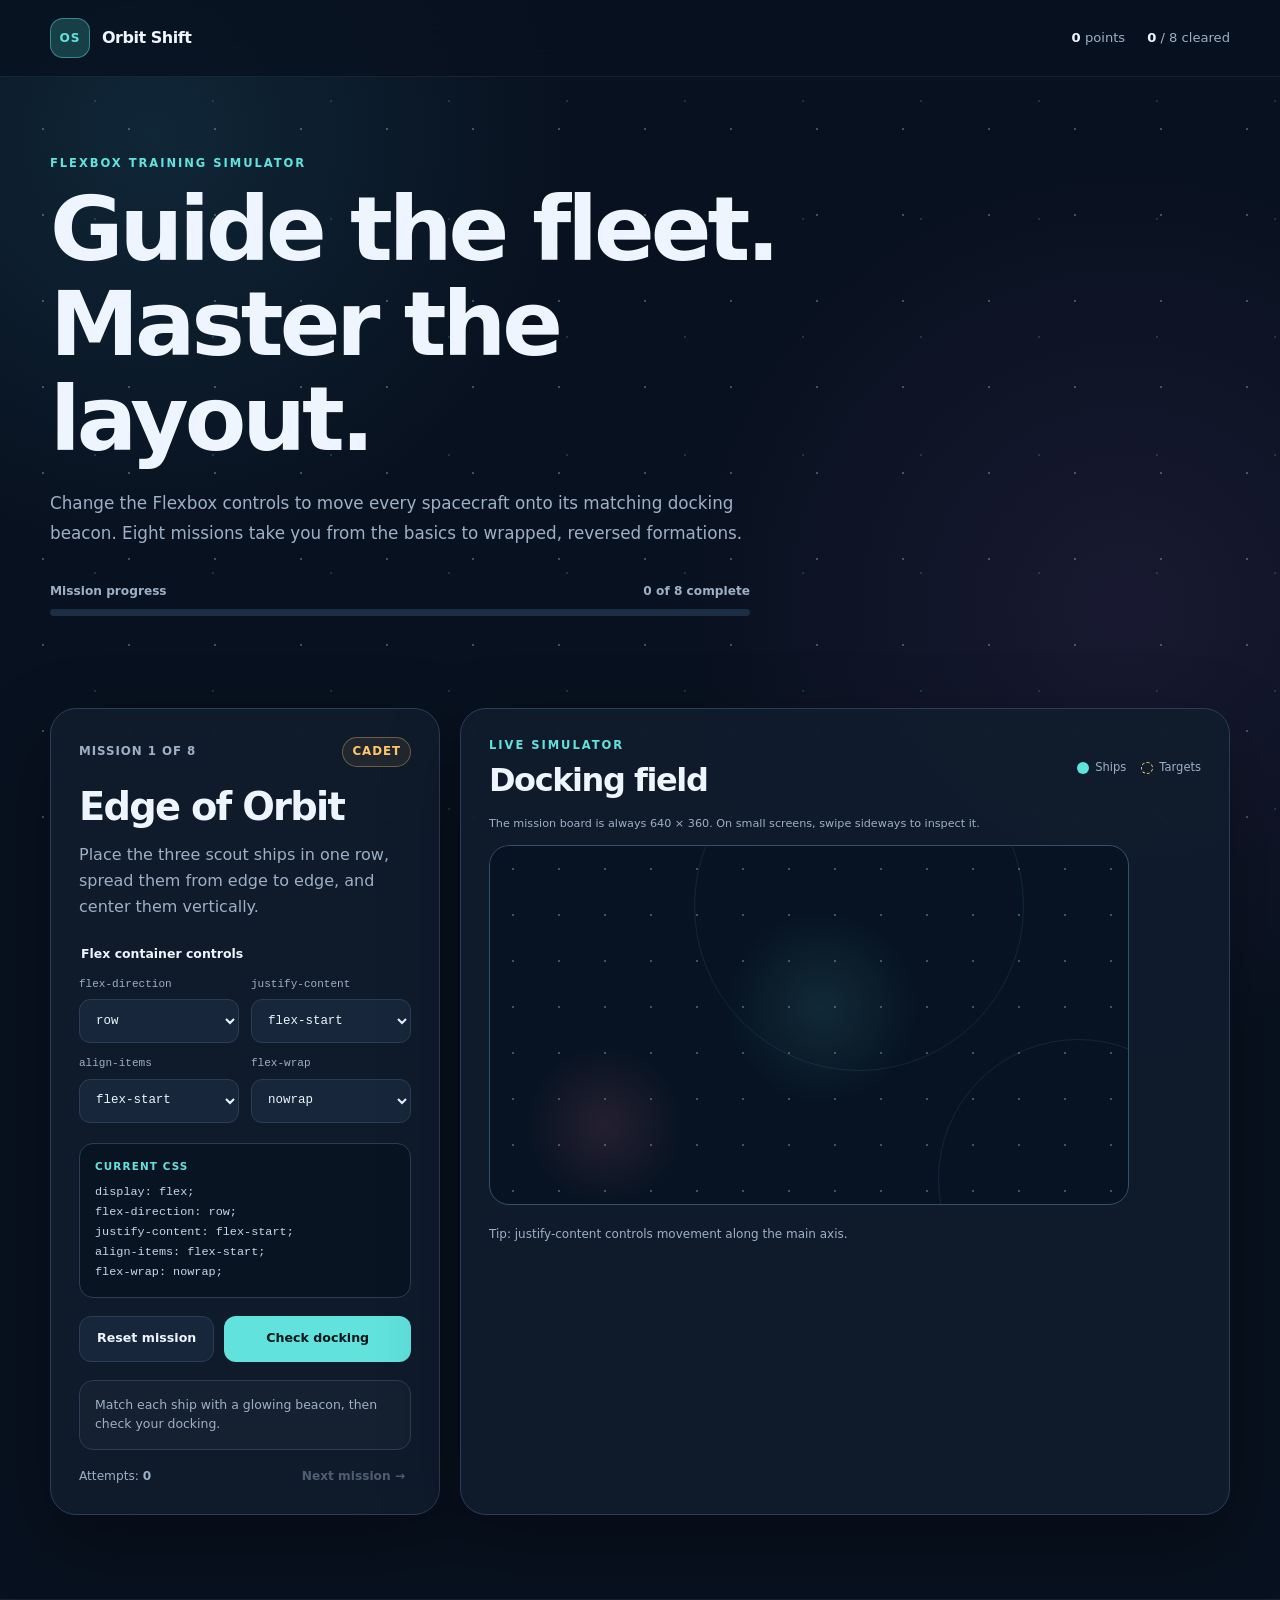
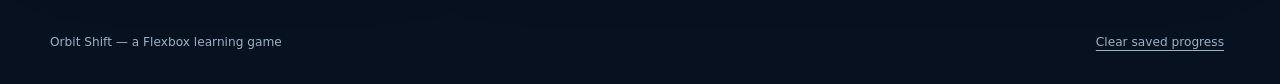
==== index.html @ ae7104b3 "Create responsive game interface" ====
<!DOCTYPE html>
<html lang="en">
  <head>
    <meta charset="utf-8">
    <meta name="viewport" content="width=device-width, initial-scale=1">
    <meta
      name="description"
      content="Orbit Shift is an interactive game for learning Flexbox through eight space missions."
    >
    <title>Orbit Shift | Learn Flexbox</title>
    <link rel="stylesheet" href="styles.css">
  </head>
  <body>
    <header class="site-header">
      <div class="container header-inner">
        <a class="brand" href="#game" aria-label="Orbit Shift home">
          <span class="brand-mark" aria-hidden="true">OS</span>
          <span>Orbit Shift</span>
        </a>

        <div class="header-stats" aria-label="Game summary">
          <span><strong id="headerScore">0</strong> points</span>
          <span><strong id="headerCompleted">0</strong> / 8 cleared</span>
        </div>
      </div>
    </header>

    <main id="game">
      <section class="hero container" aria-labelledby="page-title">
        <p class="eyebrow">Flexbox training simulator</p>
        <h1 id="page-title">Guide the fleet.<br>Master the layout.</h1>
        <p>
          Change the Flexbox controls to move every spacecraft onto its matching docking beacon.
          Eight missions take you from the basics to wrapped, reversed formations.
        </p>

        <div class="progress-block">
          <div class="progress-copy">
            <span>Mission progress</span>
            <span id="progressText">0 of 8 complete</span>
          </div>
          <div
            class="progress-track"
            role="progressbar"
            aria-label="Completed missions"
            aria-valuemin="0"
            aria-valuemax="8"
            aria-valuenow="0"
            id="progressTrack"
          >
            <span id="progressBar"></span>
          </div>
        </div>
      </section>

      <nav class="mission-nav container" aria-label="Mission selector" id="missionNav"></nav>

      <section class="workspace container" aria-label="Flexbox mission workspace">
        <aside class="control-panel" aria-labelledby="missionTitle">
          <div class="mission-meta">
            <span id="missionNumber">Mission 1 of 8</span>
            <span class="difficulty" id="missionDifficulty">Cadet</span>
          </div>

          <h2 id="missionTitle">Edge of Orbit</h2>
          <p class="mission-instruction" id="missionInstruction">
            Place the three scout ships in one row, spread them from edge to edge, and center them vertically.
          </p>

          <form id="controlForm">
            <fieldset>
              <legend>Flex container controls</legend>

              <div class="control-fields">
                <label>
                  <span>flex-direction</span>
                  <select id="flexDirection" name="flex-direction">
                    <option value="row">row</option>
                    <option value="row-reverse">row-reverse</option>
                    <option value="column">column</option>
                    <option value="column-reverse">column-reverse</option>
                  </select>
                </label>

                <label>
                  <span>justify-content</span>
                  <select id="justifyContent" name="justify-content">
                    <option value="flex-start">flex-start</option>
                    <option value="center">center</option>
                    <option value="flex-end">flex-end</option>
                    <option value="space-between">space-between</option>
                    <option value="space-around">space-around</option>
                    <option value="space-evenly">space-evenly</option>
                  </select>
                </label>

                <label>
                  <span>align-items</span>
                  <select id="alignItems" name="align-items">
                    <option value="flex-start">flex-start</option>
                    <option value="center">center</option>
                    <option value="flex-end">flex-end</option>
                    <option value="stretch">stretch</option>
                  </select>
                </label>

                <label>
                  <span>flex-wrap</span>
                  <select id="flexWrap" name="flex-wrap">
                    <option value="nowrap">nowrap</option>
                    <option value="wrap">wrap</option>
                    <option value="wrap-reverse">wrap-reverse</option>
                  </select>
                </label>
              </div>
            </fieldset>

            <div class="code-preview" aria-label="Current CSS declaration">
              <span class="code-label">Current CSS</span>
              <pre><code id="codePreview">display: flex;
flex-direction: row;
justify-content: flex-start;
align-items: flex-start;
flex-wrap: nowrap;</code></pre>
            </div>

            <div class="form-actions">
              <button class="button button-secondary" type="button" id="resetButton">Reset mission</button>
              <button class="button button-primary" type="submit" id="checkButton">Check docking</button>
            </div>
          </form>

          <div class="feedback feedback-neutral" id="feedback" role="status" aria-live="polite">
            Match each ship with a glowing beacon, then check your docking.
          </div>

          <div class="mission-footer">
            <span>Attempts: <strong id="attemptCount">0</strong></span>
            <button class="next-button" type="button" id="nextButton" disabled>
              Next mission <span aria-hidden="true">→</span>
            </button>
          </div>
        </aside>

        <section class="board-panel" aria-labelledby="boardTitle">
          <div class="board-heading">
            <div>
              <p class="eyebrow">Live simulator</p>
              <h2 id="boardTitle">Docking field</h2>
            </div>
            <div class="board-key" aria-label="Board legend">
              <span><i class="key-ship" aria-hidden="true"></i> Ships</span>
              <span><i class="key-dock" aria-hidden="true"></i> Targets</span>
            </div>
          </div>

          <p class="scroll-note">The mission board is always 640 × 360. On small screens, swipe sideways to inspect it.</p>

          <div class="board-scroll" tabindex="0" aria-label="Scrollable game board">
            <div class="playfield" id="playfield">
              <div class="orbit orbit-one" aria-hidden="true"></div>
              <div class="orbit orbit-two" aria-hidden="true"></div>
              <div class="target-layer" id="targetLayer" aria-hidden="true"></div>
              <div class="fleet-layer" id="fleetLayer" aria-label="Spacecraft flex container"></div>
            </div>
          </div>

          <p class="board-tip" id="missionTip">
            Tip: justify-content controls movement along the main axis.
          </p>
        </section>
      </section>

      <section class="completion-panel container" id="completionPanel" hidden aria-labelledby="completionTitle">
        <div class="completion-icon" aria-hidden="true">★</div>
        <div>
          <p class="eyebrow">Flight path complete</p>
          <h2 id="completionTitle">You mastered all eight formations.</h2>
          <p id="completionSummary">Your fleet is docked and the Flexbox route is complete.</p>
        </div>
        <button class="button button-secondary" type="button" id="restartButton">Start a fresh run</button>
      </section>
    </main>

    <footer class="site-footer">
      <div class="container footer-inner">
        <p>Orbit Shift — a Flexbox learning game</p>
        <button type="button" id="clearProgressButton">Clear saved progress</button>
      </div>
    </footer>

    <script src="script.js"></script>
  </body>
</html>
---- styles.css ----
:root {
  color-scheme: dark;
  font-family: Inter, ui-sans-serif, system-ui, -apple-system, BlinkMacSystemFont, "Segoe UI", sans-serif;
  font-synthesis: none;
  line-height: 1.5;
  text-rendering: optimizeLegibility;
  --page: #08111f;
  --surface: #101c2d;
  --surface-raised: #17263a;
  --surface-soft: #1c2e45;
  --text: #eef5ff;
  --muted: #9eb0c6;
  --line: #2a3e57;
  --cyan: #61e2dd;
  --cyan-dark: #163f47;
  --amber: #ffc66b;
  --pink: #ff7597;
  --success: #6be39c;
  --danger: #ff8094;
  --shadow: 0 28px 80px rgba(0, 0, 0, 0.32);
}

* {
  box-sizing: border-box;
}

html {
  scroll-behavior: smooth;
}

body {
  margin: 0;
  min-width: 320px;
  color: var(--text);
  background:
    radial-gradient(circle at 12% 8%, rgba(46, 124, 153, 0.2), transparent 26rem),
    radial-gradient(circle at 88% 36%, rgba(119, 72, 150, 0.15), transparent 28rem),
    var(--page);
}

body::before {
  position: fixed;
  inset: 0;
  z-index: -1;
  opacity: 0.36;
  background-image:
    radial-gradient(circle, rgba(255, 255, 255, 0.7) 0 1px, transparent 1.5px),
    radial-gradient(circle, rgba(97, 226, 221, 0.5) 0 1px, transparent 1.5px);
  background-position: 0 0, 36px 42px;
  background-size: 86px 86px, 118px 118px;
  content: "";
  pointer-events: none;
}

button,
select {
  font: inherit;
}

button,
select,
a {
  -webkit-tap-highlight-color: transparent;
}

button {
  color: inherit;
}

.container {
  width: min(1180px, calc(100% - 40px));
  margin-inline: auto;
}

.site-header {
  border-bottom: 1px solid rgba(255, 255, 255, 0.07);
  background: rgba(8, 17, 31, 0.78);
  backdrop-filter: blur(18px);
}

.header-inner,
.brand,
.header-stats,
.progress-copy,
.mission-nav,
.workspace,
.mission-meta,
.control-fields,
.form-actions,
.mission-footer,
.board-heading,
.board-key,
.completion-panel,
.footer-inner {
  display: flex;
  align-items: center;
}

.header-inner {
  min-height: 76px;
  justify-content: space-between;
  gap: 24px;
}

.brand {
  gap: 12px;
  color: var(--text);
  font-weight: 800;
  letter-spacing: -0.03em;
  text-decoration: none;
}

.brand-mark {
  display: flex;
  width: 40px;
  height: 40px;
  align-items: center;
  justify-content: center;
  border: 1px solid rgba(97, 226, 221, 0.45);
  border-radius: 13px;
  color: var(--cyan);
  background: var(--cyan-dark);
  font-size: 0.76rem;
  letter-spacing: 0.08em;
}

.header-stats {
  gap: 22px;
  color: var(--muted);
  font-size: 0.82rem;
}

.header-stats strong {
  color: var(--text);
}

.hero {
  padding-top: 78px;
  padding-bottom: 44px;
}

.eyebrow {
  margin: 0 0 10px;
  color: var(--cyan);
  font-size: 0.72rem;
  font-weight: 850;
  letter-spacing: 0.17em;
  text-transform: uppercase;
}

h1,
h2,
p {
  margin-top: 0;
}

h1,
h2 {
  letter-spacing: -0.045em;
  line-height: 1.06;
}

h1 {
  max-width: 820px;
  margin-bottom: 22px;
  font-size: clamp(3.1rem, 7vw, 6rem);
}

h2 {
  font-size: clamp(1.75rem, 3vw, 2.65rem);
}

.hero > p:not(.eyebrow) {
  max-width: 700px;
  margin-bottom: 34px;
  color: var(--muted);
  font-size: 1.05rem;
  line-height: 1.75;
}

.progress-block {
  max-width: 700px;
}

.progress-copy {
  justify-content: space-between;
  margin-bottom: 9px;
  color: var(--muted);
  font-size: 0.76rem;
  font-weight: 700;
}

.progress-track {
  height: 7px;
  overflow: hidden;
  border-radius: 999px;
  background: var(--surface-soft);
}

.progress-track span {
  display: block;
  width: 0;
  height: 100%;
  border-radius: inherit;
  background: linear-gradient(90deg, var(--cyan), #84efaa);
  transition: width 320ms ease;
}

.mission-nav {
  gap: 10px;
  padding-top: 18px;
  padding-bottom: 30px;
  overflow-x: auto;
  scrollbar-width: thin;
}

.mission-nav button {
  display: flex;
  width: 44px;
  height: 44px;
  flex: 0 0 44px;
  align-items: center;
  justify-content: center;
  border: 1px solid var(--line);
  border-radius: 14px;
  color: var(--muted);
  background: var(--surface);
  cursor: pointer;
  font-size: 0.82rem;
  font-weight: 800;
  transition: border-color 150ms ease, color 150ms ease, background-color 150ms ease, transform 150ms ease;
}

.mission-nav button:hover:not(:disabled),
.mission-nav button:focus-visible:not(:disabled) {
  border-color: var(--cyan);
  color: var(--cyan);
  transform: translateY(-2px);
}

.mission-nav button.current {
  border-color: var(--cyan);
  color: #07151c;
  background: var(--cyan);
}

.mission-nav button.complete:not(.current) {
  border-color: rgba(107, 227, 156, 0.45);
  color: var(--success);
  background: rgba(107, 227, 156, 0.08);
}

.mission-nav button:disabled {
  opacity: 0.4;
  cursor: not-allowed;
}

.workspace {
  align-items: stretch;
  gap: 20px;
  padding-bottom: 84px;
}

.control-panel,
.board-panel {
  border: 1px solid var(--line);
  border-radius: 26px;
  background: rgba(16, 28, 45, 0.94);
  box-shadow: var(--shadow);
}

.control-panel {
  width: 390px;
  flex: 0 0 390px;
  padding: 28px;
}

.mission-meta {
  justify-content: space-between;
  gap: 16px;
  margin-bottom: 20px;
  color: var(--muted);
  font-size: 0.74rem;
  font-weight: 750;
  text-transform: uppercase;
  letter-spacing: 0.08em;
}

.difficulty {
  padding: 5px 9px;
  border: 1px solid rgba(255, 198, 107, 0.35);
  border-radius: 999px;
  color: var(--amber);
  background: rgba(255, 198, 107, 0.08);
}

.control-panel h2 {
  margin-bottom: 14px;
}

.mission-instruction {
  min-height: 78px;
  margin-bottom: 24px;
  color: var(--muted);
  line-height: 1.65;
}

fieldset {
  margin: 0;
  padding: 0;
  border: 0;
}

legend {
  margin-bottom: 12px;
  font-size: 0.78rem;
  font-weight: 800;
}

.control-fields {
  flex-wrap: wrap;
  gap: 12px;
}

.control-fields label {
  min-width: 145px;
  flex: 1 1 calc(50% - 6px);
}

.control-fields label > span {
  display: block;
  margin-bottom: 7px;
  color: var(--muted);
  font-family: ui-monospace, SFMono-Regular, Menlo, Consolas, monospace;
  font-size: 0.69rem;
}

select {
  width: 100%;
  min-height: 44px;
  padding: 0 34px 0 12px;
  border: 1px solid var(--line);
  border-radius: 11px;
  color: var(--text);
  background: var(--surface-raised);
  cursor: pointer;
  font-family: ui-monospace, SFMono-Regular, Menlo, Consolas, monospace;
  font-size: 0.78rem;
}

select:hover,
select:focus-visible {
  border-color: var(--cyan);
  outline: none;
}

.code-preview {
  margin-top: 20px;
  padding: 15px;
  border: 1px solid var(--line);
  border-radius: 14px;
  background: #091423;
}

.code-label {
  display: block;
  margin-bottom: 8px;
  color: var(--cyan);
  font-size: 0.65rem;
  font-weight: 800;
  text-transform: uppercase;
  letter-spacing: 0.11em;
}

pre {
  margin: 0;
  overflow-x: auto;
}

code {
  color: #c6d7e9;
  font-family: ui-monospace, SFMono-Regular, Menlo, Consolas, monospace;
  font-size: 0.74rem;
  line-height: 1.6;
}

.form-actions {
  gap: 10px;
  margin-top: 18px;
}

.button {
  display: inline-flex;
  min-height: 46px;
  align-items: center;
  justify-content: center;
  padding: 0 17px;
  border: 1px solid transparent;
  border-radius: 12px;
  cursor: pointer;
  font-size: 0.79rem;
  font-weight: 800;
  transition: transform 150ms ease, border-color 150ms ease, background-color 150ms ease;
}

.button:hover,
.button:focus-visible {
  transform: translateY(-2px);
}

.button-primary {
  flex: 1;
  color: #06171c;
  background: var(--cyan);
}

.button-primary:hover,
.button-primary:focus-visible {
  background: #8ff5f0;
}

.button-secondary {
  border-color: var(--line);
  background: var(--surface-raised);
}

.feedback {
  min-height: 70px;
  margin-top: 18px;
  padding: 14px 15px;
  border: 1px solid var(--line);
  border-radius: 14px;
  font-size: 0.78rem;
  line-height: 1.55;
}

.feedback-neutral {
  color: var(--muted);
  background: rgba(255, 255, 255, 0.025);
}

.feedback-success {
  border-color: rgba(107, 227, 156, 0.5);
  color: var(--success);
  background: rgba(107, 227, 156, 0.08);
}

.feedback-error {
  border-color: rgba(255, 128, 148, 0.48);
  color: #ffacb9;
  background: rgba(255, 128, 148, 0.08);
}

.mission-footer {
  justify-content: space-between;
  gap: 16px;
  margin-top: 16px;
  color: var(--muted);
  font-size: 0.76rem;
}

.next-button {
  border: 0;
  color: var(--cyan);
  background: transparent;
  cursor: pointer;
  font-size: 0.76rem;
  font-weight: 800;
}

.next-button:disabled {
  color: var(--muted);
  cursor: not-allowed;
  opacity: 0.45;
}

.board-panel {
  min-width: 0;
  flex: 1 1 auto;
  padding: 28px;
}

.board-heading {
  justify-content: space-between;
  gap: 24px;
}

.board-heading h2 {
  margin-bottom: 0;
  font-size: 2rem;
}

.board-key {
  gap: 15px;
  color: var(--muted);
  font-size: 0.72rem;
}

.board-key span {
  display: flex;
  align-items: center;
  gap: 6px;
}

.key-ship,
.key-dock {
  display: inline-block;
  width: 12px;
  height: 12px;
  border-radius: 50%;
}

.key-ship {
  background: var(--cyan);
}

.key-dock {
  border: 1px dashed var(--amber);
}

.scroll-note {
  margin: 18px 0 12px;
  color: var(--muted);
  font-size: 0.7rem;
}

.board-scroll {
  max-width: 100%;
  overflow-x: auto;
  padding-bottom: 5px;
  border-radius: 20px;
  scrollbar-color: var(--cyan-dark) transparent;
}

.board-scroll:focus-visible {
  outline: 3px solid rgba(97, 226, 221, 0.35);
  outline-offset: 4px;
}

.playfield {
  position: relative;
  width: 640px;
  height: 360px;
  flex: 0 0 640px;
  overflow: hidden;
  border: 1px solid #34506a;
  border-radius: 20px;
  background:
    radial-gradient(circle at 52% 45%, rgba(97, 226, 221, 0.11), transparent 6rem),
    radial-gradient(circle at 18% 78%, rgba(255, 117, 151, 0.12), transparent 5rem),
    #071322;
}

.playfield::before {
  position: absolute;
  inset: 0;
  opacity: 0.34;
  background-image: radial-gradient(circle, rgba(255, 255, 255, 0.75) 0 1px, transparent 1.5px);
  background-size: 46px 46px;
  content: "";
}

.orbit {
  position: absolute;
  border: 1px solid rgba(97, 226, 221, 0.1);
  border-radius: 50%;
  pointer-events: none;
}

.orbit-one {
  top: -105px;
  right: 104px;
  width: 330px;
  height: 330px;
}

.orbit-two {
  right: -90px;
  bottom: -115px;
  width: 280px;
  height: 280px;
}

.target-layer,
.fleet-layer {
  position: absolute;
  inset: 20px;
  display: flex;
  align-content: space-around;
}

.target-layer {
  z-index: 1;
  pointer-events: none;
}

.fleet-layer {
  z-index: 2;
  transition: opacity 150ms ease;
}

.dock,
.ship {
  display: flex;
  width: var(--unit-width, 72px);
  height: var(--unit-height, 64px);
  flex: 0 0 var(--unit-width, 72px);
  align-items: center;
  justify-content: center;
  border-radius: 18px;
}

.dock {
  border: 1px dashed rgba(255, 198, 107, 0.75);
  color: rgba(255, 198, 107, 0.78);
  background: rgba(255, 198, 107, 0.055);
  box-shadow: inset 0 0 22px rgba(255, 198, 107, 0.06);
  font-size: 0.7rem;
  font-weight: 850;
}

.ship {
  border: 1px solid rgba(97, 226, 221, 0.5);
  color: #07151c;
  background: linear-gradient(145deg, #9df8f2, #4cc9d5);
  box-shadow: 0 11px 28px rgba(30, 177, 190, 0.25);
  font-size: 1.65rem;
  transform: translateZ(0);
  transition: box-shadow 200ms ease, filter 200ms ease;
}

.ship:nth-child(2n) {
  border-color: rgba(255, 117, 151, 0.55);
  background: linear-gradient(145deg, #ffb0c2, #fa7196);
  box-shadow: 0 11px 28px rgba(250, 113, 150, 0.2);
}

.ship:nth-child(3n) {
  border-color: rgba(255, 198, 107, 0.55);
  background: linear-gradient(145deg, #ffe3a6, #f8b955);
  box-shadow: 0 11px 28px rgba(248, 185, 85, 0.2);
}

.playfield.is-success .ship {
  animation: docked 650ms ease both;
  filter: saturate(1.15) brightness(1.06);
}

.playfield.is-error .fleet-layer {
  animation: shake 360ms ease;
}

.board-tip {
  margin: 15px 0 0;
  color: var(--muted);
  font-size: 0.75rem;
}

.completion-panel {
  justify-content: space-between;
  gap: 28px;
  margin-bottom: 84px;
  padding: 34px;
  border: 1px solid rgba(107, 227, 156, 0.45);
  border-radius: 24px;
  background: rgba(107, 227, 156, 0.08);
}

.completion-panel[hidden] {
  display: none;
}

.completion-icon {
  display: flex;
  width: 70px;
  height: 70px;
  flex: 0 0 70px;
  align-items: center;
  justify-content: center;
  border-radius: 22px;
  color: #082016;
  background: var(--success);
  font-size: 2rem;
}

.completion-panel > div:nth-child(2) {
  flex: 1;
}

.completion-panel h2 {
  margin-bottom: 10px;
}

.completion-panel p:last-child {
  margin-bottom: 0;
  color: var(--muted);
}

.site-footer {
  border-top: 1px solid rgba(255, 255, 255, 0.07);
}

.footer-inner {
  min-height: 84px;
  justify-content: space-between;
  gap: 24px;
  color: var(--muted);
  font-size: 0.76rem;
}

.footer-inner p {
  margin: 0;
}

.footer-inner button {
  border: 0;
  color: var(--muted);
  background: transparent;
  cursor: pointer;
  font-size: inherit;
  text-decoration: underline;
  text-underline-offset: 4px;
}

@keyframes docked {
  0% { transform: scale(1); }
  45% { transform: scale(1.12) rotate(3deg); }
  100% { transform: scale(1); }
}

@keyframes shake {
  0%, 100% { transform: translateX(0); }
  25% { transform: translateX(-7px); }
  50% { transform: translateX(7px); }
  75% { transform: translateX(-4px); }
}

@media (max-width: 1020px) {
  .workspace {
    align-items: stretch;
    flex-direction: column;
  }

  .control-panel {
    width: 100%;
    flex-basis: auto;
  }

  .mission-instruction {
    min-height: 0;
  }

  .control-fields label {
    min-width: 190px;
  }
}

@media (max-width: 640px) {
  .container {
    width: min(100% - 26px, 1180px);
  }

  .header-inner {
    min-height: 68px;
  }

  .brand > span:last-child,
  .header-stats span:last-child {
    display: none;
  }

  .hero {
    padding-top: 54px;
  }

  h1 {
    font-size: clamp(2.8rem, 14vw, 4.3rem);
  }

  .mission-nav {
    padding-bottom: 24px;
  }

  .control-panel,
  .board-panel {
    padding: 20px;
    border-radius: 20px;
  }

  .control-fields {
    flex-direction: column;
  }

  .control-fields label {
    min-width: 0;
    flex-basis: auto;
  }

  .form-actions,
  .board-heading,
  .completion-panel {
    align-items: stretch;
    flex-direction: column;
  }

  .button {
    width: 100%;
  }

  .board-key {
    align-self: flex-start;
  }

  .completion-icon {
    width: 54px;
    height: 54px;
    flex-basis: 54px;
  }

  .footer-inner {
    align-items: flex-start;
    flex-direction: column;
    justify-content: center;
    gap: 8px;
  }
}

@media (prefers-reduced-motion: reduce) {
  html {
    scroll-behavior: auto;
  }

  *,
  *::before,
  *::after {
    scroll-behavior: auto !important;
    animation-duration: 0.01ms !important;
    animation-iteration-count: 1 !important;
    transition-duration: 0.01ms !important;
  }
}
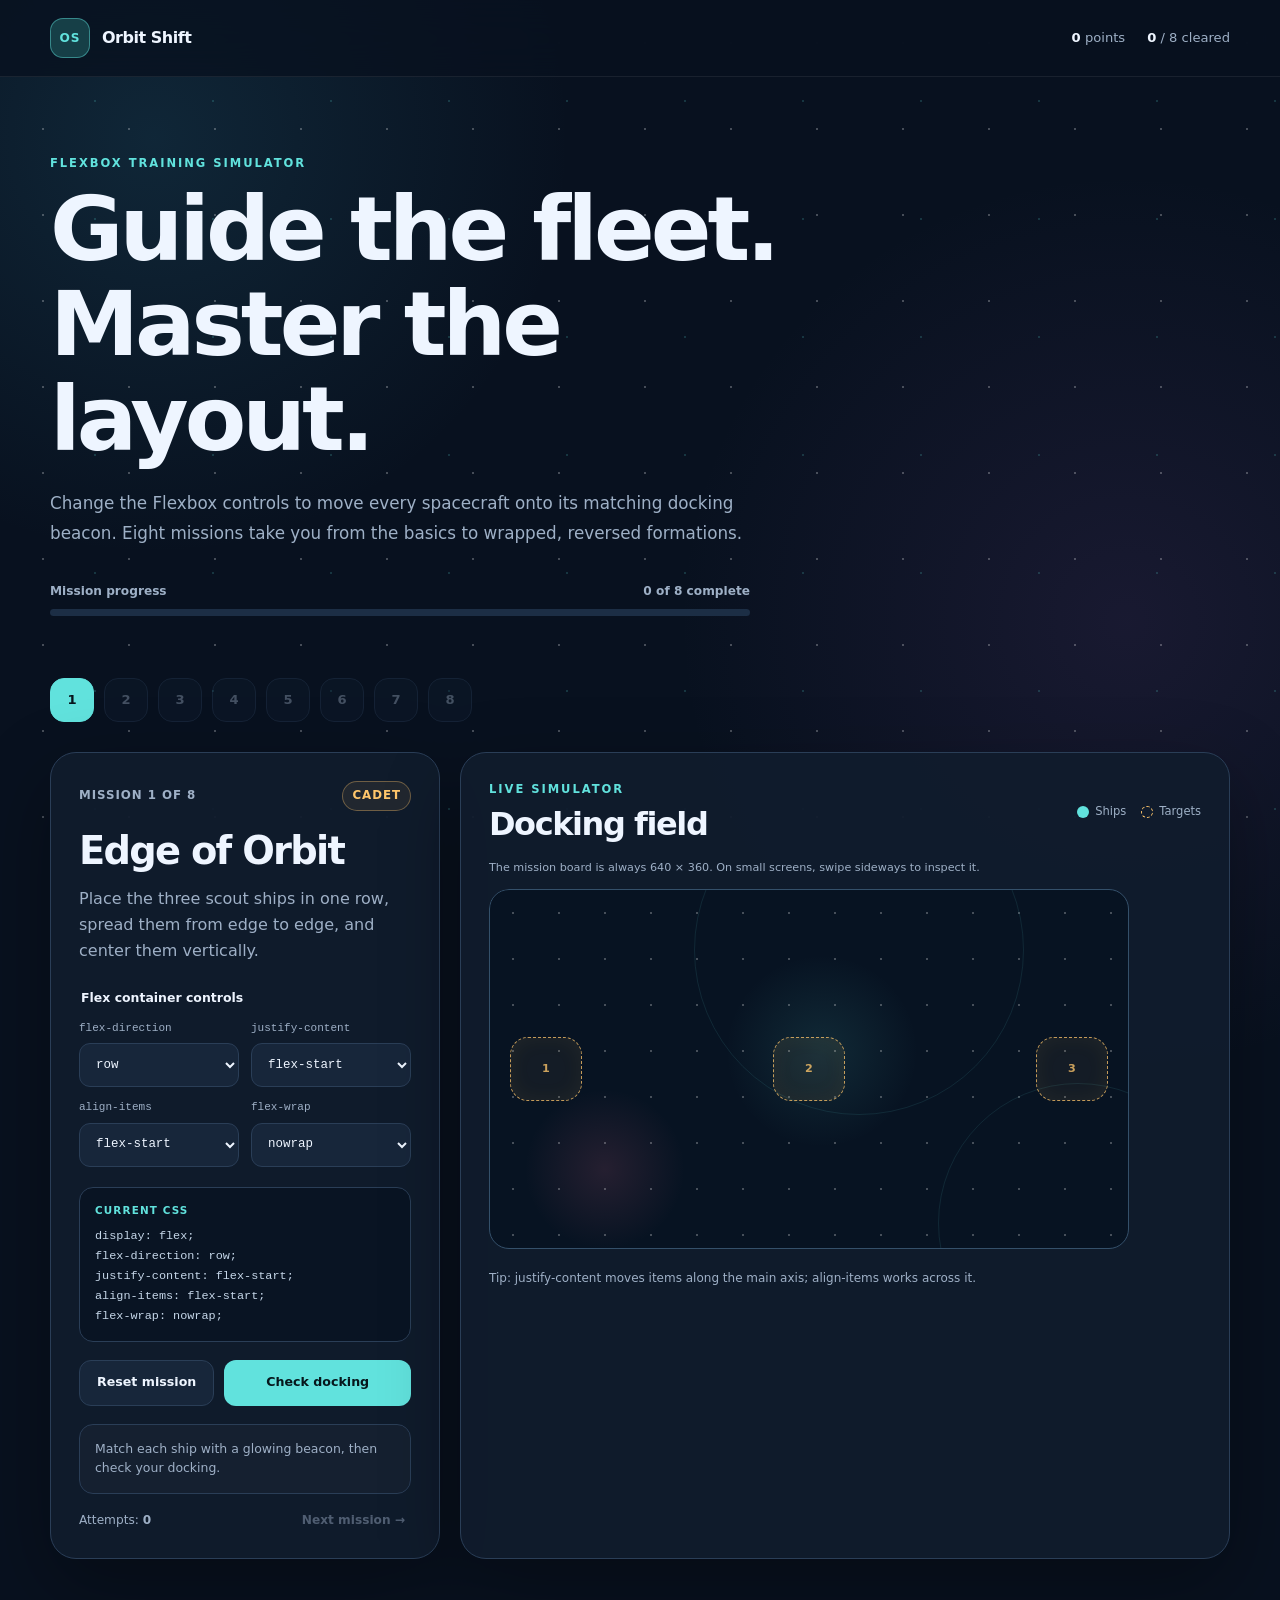
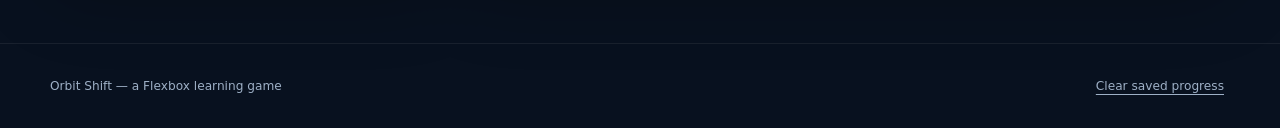
==== commit b540078d: "Polish game semantics and feedback" ====
--- a/index.html
+++ b/index.html
@@ -18,7 +18,7 @@
           <span>Orbit Shift</span>
         </a>
 
-        <div class="header-stats" aria-label="Game summary">
+        <div class="header-stats" role="group" aria-label="Game summary">
           <span><strong id="headerScore">0</strong> points</span>
           <span><strong id="headerCompleted">0</strong> / 8 cleared</span>
         </div>
@@ -39,17 +39,9 @@
             <span>Mission progress</span>
             <span id="progressText">0 of 8 complete</span>
           </div>
-          <div
-            class="progress-track"
-            role="progressbar"
-            aria-label="Completed missions"
-            aria-valuemin="0"
-            aria-valuemax="8"
-            aria-valuenow="0"
-            id="progressTrack"
-          >
-            <span id="progressBar"></span>
-          </div>
+          <progress class="progress-track" aria-label="Completed missions" id="progressTrack" max="8" value="0">
+            0 of 8 complete
+          </progress>
         </div>
       </section>
 
@@ -115,14 +107,14 @@
               </div>
             </fieldset>
 
-            <div class="code-preview" aria-label="Current CSS declaration">
+            <section class="code-preview" aria-label="Current CSS declaration">
               <span class="code-label">Current CSS</span>
               <pre><code id="codePreview">display: flex;
 flex-direction: row;
 justify-content: flex-start;
 align-items: flex-start;
 flex-wrap: nowrap;</code></pre>
-            </div>
+            </section>
 
             <div class="form-actions">
               <button class="button button-secondary" type="button" id="resetButton">Reset mission</button>
@@ -148,7 +140,7 @@
               <p class="eyebrow">Live simulator</p>
               <h2 id="boardTitle">Docking field</h2>
             </div>
-            <div class="board-key" aria-label="Board legend">
+            <div class="board-key" role="group" aria-label="Board legend">
               <span><i class="key-ship" aria-hidden="true"></i> Ships</span>
               <span><i class="key-dock" aria-hidden="true"></i> Targets</span>
             </div>
@@ -161,7 +153,7 @@
               <div class="orbit orbit-one" aria-hidden="true"></div>
               <div class="orbit orbit-two" aria-hidden="true"></div>
               <div class="target-layer" id="targetLayer" aria-hidden="true"></div>
-              <div class="fleet-layer" id="fleetLayer" aria-label="Spacecraft flex container"></div>
+              <ul class="fleet-layer" id="fleetLayer" aria-label="Spacecraft flex container"></ul>
             </div>
           </div>
 
--- a/styles.css
+++ b/styles.css
@@ -191,19 +191,30 @@
 }
 
 .progress-track {
+  display: block;
+  width: 100%;
   height: 7px;
   overflow: hidden;
+  border: 0;
   border-radius: 999px;
+  appearance: none;
   background: var(--surface-soft);
 }
 
-.progress-track span {
-  display: block;
-  width: 0;
-  height: 100%;
+.progress-track::-webkit-progress-bar {
+  border-radius: inherit;
+  background: var(--surface-soft);
+}
+
+.progress-track::-webkit-progress-value {
   border-radius: inherit;
   background: linear-gradient(90deg, var(--cyan), #84efaa);
   transition: width 320ms ease;
+}
+
+.progress-track::-moz-progress-bar {
+  border-radius: inherit;
+  background: linear-gradient(90deg, var(--cyan), #84efaa);
 }
 
 .mission-nav {
@@ -596,6 +607,9 @@
 
 .fleet-layer {
   z-index: 2;
+  margin: 0;
+  padding: 0;
+  list-style: none;
   transition: opacity 150ms ease;
 }
 
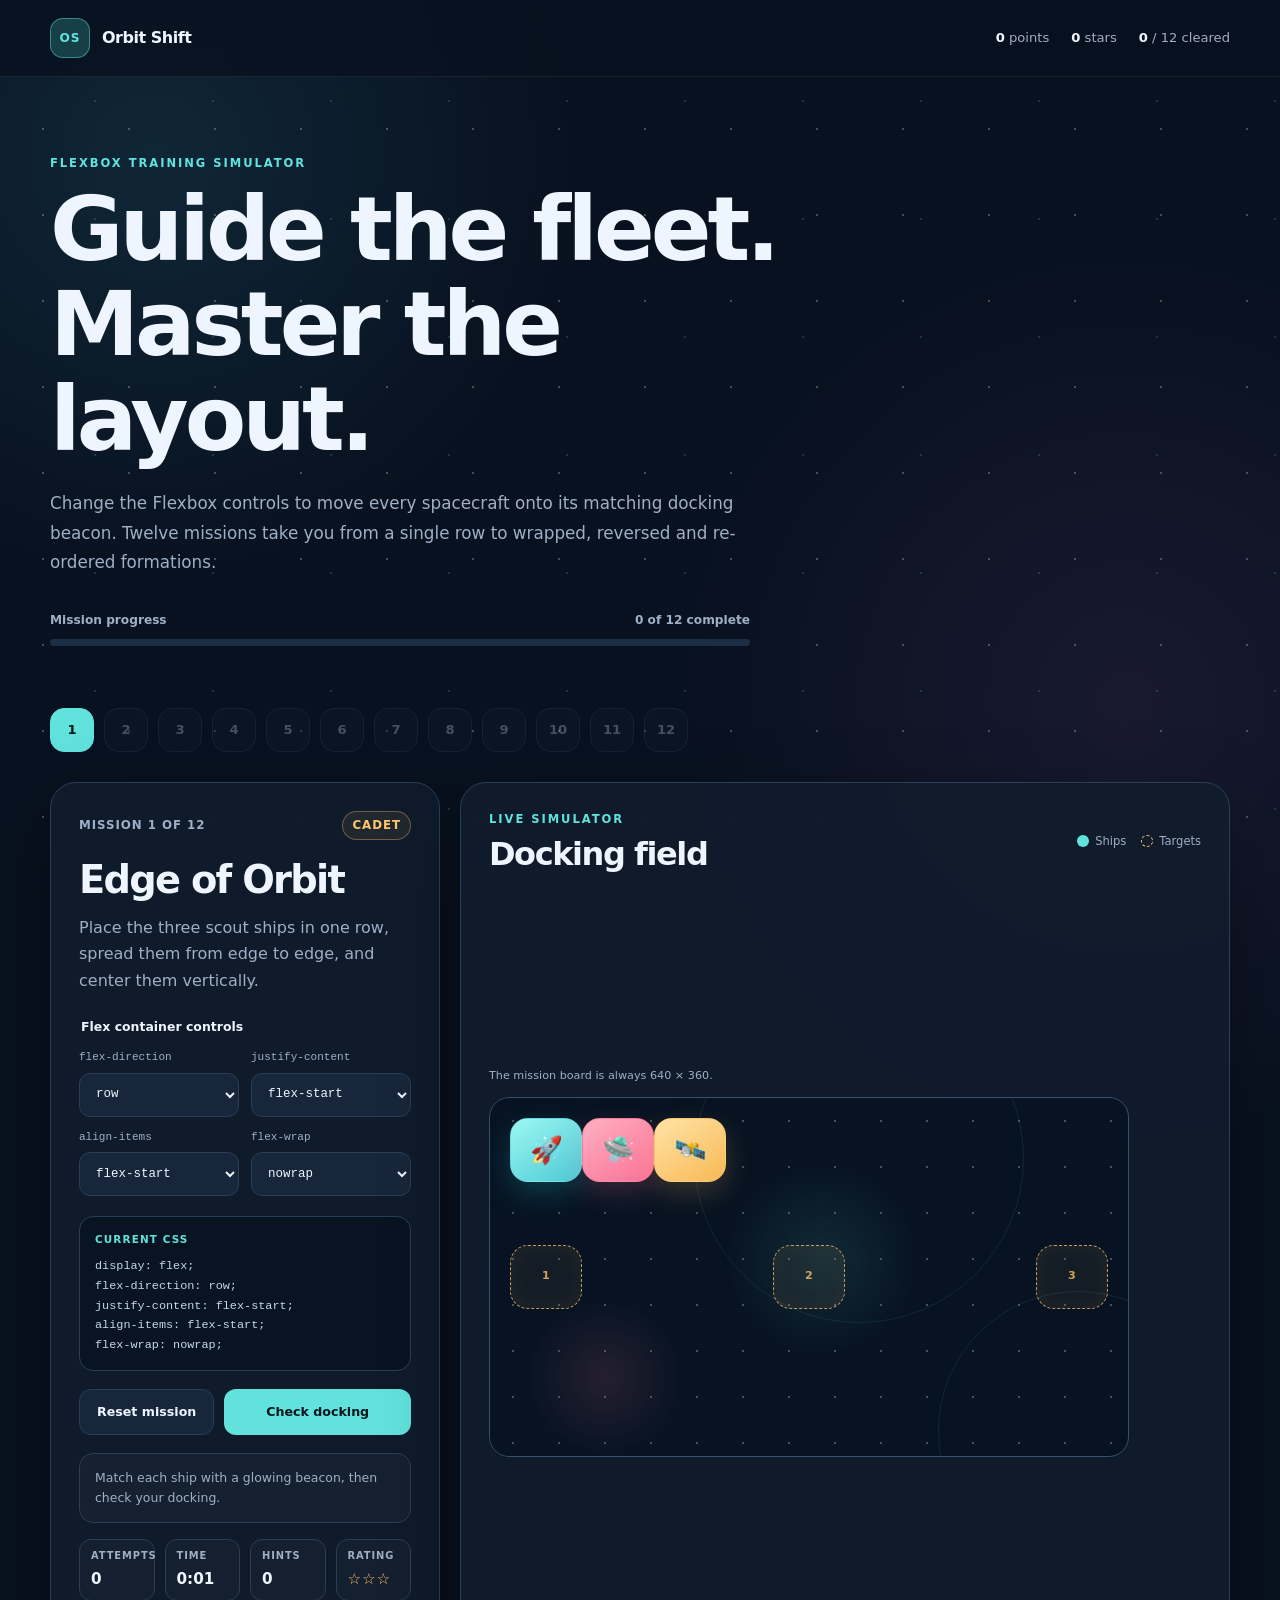
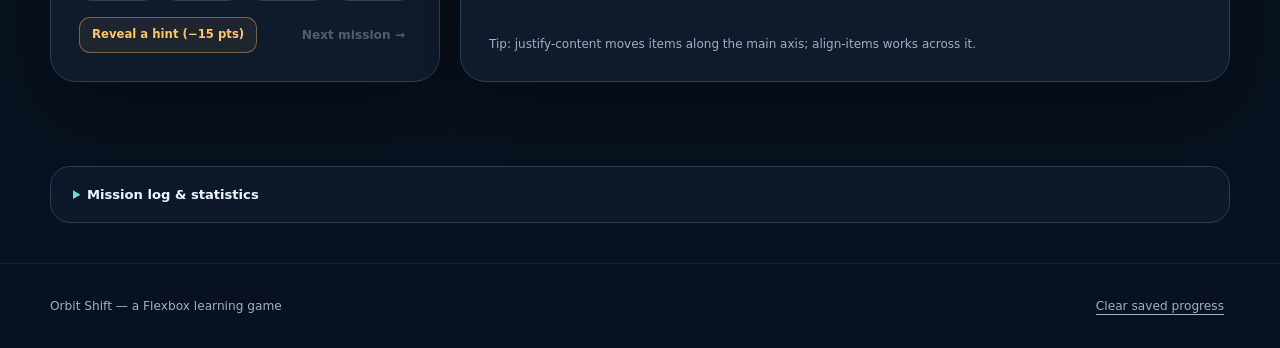
==== commit 9c6e778b: "Add geometric validation, per-mission control sets, stats and hints Validation no longer compares th" ====
--- a/index.html
+++ b/index.html
@@ -5,7 +5,7 @@
     <meta name="viewport" content="width=device-width, initial-scale=1">
     <meta
       name="description"
-      content="Orbit Shift is an interactive game for learning Flexbox through eight space missions."
+      content="Orbit Shift is an interactive game for learning Flexbox through twelve space missions."
     >
     <title>Orbit Shift | Learn Flexbox</title>
     <link rel="stylesheet" href="styles.css">
@@ -20,7 +20,8 @@
 
         <div class="header-stats" role="group" aria-label="Game summary">
           <span><strong id="headerScore">0</strong> points</span>
-          <span><strong id="headerCompleted">0</strong> / 8 cleared</span>
+          <span><strong id="headerStars">0</strong> stars</span>
+          <span><strong id="headerCompleted">0</strong> / <span id="headerTotal">12</span> cleared</span>
         </div>
       </div>
     </header>
@@ -31,16 +32,16 @@
         <h1 id="page-title">Guide the fleet.<br>Master the layout.</h1>
         <p>
           Change the Flexbox controls to move every spacecraft onto its matching docking beacon.
-          Eight missions take you from the basics to wrapped, reversed formations.
+          Twelve missions take you from a single row to wrapped, reversed and re-ordered formations.
         </p>
 
         <div class="progress-block">
           <div class="progress-copy">
             <span>Mission progress</span>
-            <span id="progressText">0 of 8 complete</span>
+            <span id="progressText">0 of 12 complete</span>
           </div>
-          <progress class="progress-track" aria-label="Completed missions" id="progressTrack" max="8" value="0">
-            0 of 8 complete
+          <progress class="progress-track" aria-label="Completed missions" id="progressTrack" max="12" value="0">
+            0 of 12 complete
           </progress>
         </div>
       </section>
@@ -50,7 +51,7 @@
       <section class="workspace container" aria-label="Flexbox mission workspace">
         <aside class="control-panel" aria-labelledby="missionTitle">
           <div class="mission-meta">
-            <span id="missionNumber">Mission 1 of 8</span>
+            <span id="missionNumber">Mission 1 of 12</span>
             <span class="difficulty" id="missionDifficulty">Cadet</span>
           </div>
 
@@ -62,58 +63,17 @@
           <form id="controlForm">
             <fieldset>
               <legend>Flex container controls</legend>
+              <div class="control-fields" id="containerControls"></div>
+            </fieldset>
 
-              <div class="control-fields">
-                <label>
-                  <span>flex-direction</span>
-                  <select id="flexDirection" name="flex-direction">
-                    <option value="row">row</option>
-                    <option value="row-reverse">row-reverse</option>
-                    <option value="column">column</option>
-                    <option value="column-reverse">column-reverse</option>
-                  </select>
-                </label>
-
-                <label>
-                  <span>justify-content</span>
-                  <select id="justifyContent" name="justify-content">
-                    <option value="flex-start">flex-start</option>
-                    <option value="center">center</option>
-                    <option value="flex-end">flex-end</option>
-                    <option value="space-between">space-between</option>
-                    <option value="space-around">space-around</option>
-                    <option value="space-evenly">space-evenly</option>
-                  </select>
-                </label>
-
-                <label>
-                  <span>align-items</span>
-                  <select id="alignItems" name="align-items">
-                    <option value="flex-start">flex-start</option>
-                    <option value="center">center</option>
-                    <option value="flex-end">flex-end</option>
-                    <option value="stretch">stretch</option>
-                  </select>
-                </label>
-
-                <label>
-                  <span>flex-wrap</span>
-                  <select id="flexWrap" name="flex-wrap">
-                    <option value="nowrap">nowrap</option>
-                    <option value="wrap">wrap</option>
-                    <option value="wrap-reverse">wrap-reverse</option>
-                  </select>
-                </label>
-              </div>
+            <fieldset id="itemFieldset" hidden>
+              <legend>Individual ship controls</legend>
+              <div class="control-fields control-fields-items" id="itemControls"></div>
             </fieldset>
 
             <section class="code-preview" aria-label="Current CSS declaration">
               <span class="code-label">Current CSS</span>
-              <pre><code id="codePreview">display: flex;
-flex-direction: row;
-justify-content: flex-start;
-align-items: flex-start;
-flex-wrap: nowrap;</code></pre>
+              <pre><code id="codePreview"></code></pre>
             </section>
 
             <div class="form-actions">
@@ -126,8 +86,27 @@
             Match each ship with a glowing beacon, then check your docking.
           </div>
 
+          <dl class="mission-stats" aria-label="Mission statistics">
+            <div>
+              <dt>Attempts</dt>
+              <dd id="attemptCount">0</dd>
+            </div>
+            <div>
+              <dt>Time</dt>
+              <dd id="missionTimer">0:00</dd>
+            </div>
+            <div>
+              <dt>Hints</dt>
+              <dd id="hintCount">0</dd>
+            </div>
+            <div>
+              <dt>Rating</dt>
+              <dd class="stars" id="missionStars">☆☆☆</dd>
+            </div>
+          </dl>
+
           <div class="mission-footer">
-            <span>Attempts: <strong id="attemptCount">0</strong></span>
+            <button class="ghost-button" type="button" id="hintButton">Reveal a hint (−15 pts)</button>
             <button class="next-button" type="button" id="nextButton" disabled>
               Next mission <span aria-hidden="true">→</span>
             </button>
@@ -146,14 +125,16 @@
             </div>
           </div>
 
-          <p class="scroll-note">The mission board is always 640 × 360. On small screens, swipe sideways to inspect it.</p>
+          <p class="scroll-note" id="scaleNote">The mission board is always 640 × 360.</p>
 
-          <div class="board-scroll" tabindex="0" aria-label="Scrollable game board">
-            <div class="playfield" id="playfield">
-              <div class="orbit orbit-one" aria-hidden="true"></div>
-              <div class="orbit orbit-two" aria-hidden="true"></div>
-              <div class="target-layer" id="targetLayer" aria-hidden="true"></div>
-              <ul class="fleet-layer" id="fleetLayer" aria-label="Spacecraft flex container"></ul>
+          <div class="board-scroll" tabindex="0" aria-label="Game board">
+            <div class="board-stage" id="boardStage">
+              <div class="playfield" id="playfield">
+                <div class="orbit orbit-one" aria-hidden="true"></div>
+                <div class="orbit orbit-two" aria-hidden="true"></div>
+                <div class="target-layer" id="targetLayer" aria-hidden="true"></div>
+                <ul class="fleet-layer" id="fleetLayer" aria-label="Spacecraft flex container"></ul>
+              </div>
             </div>
           </div>
 
@@ -163,11 +144,43 @@
         </section>
       </section>
 
+      <details class="mission-log container" id="missionLog">
+        <summary>Mission log &amp; statistics</summary>
+        <div class="table-scroll">
+          <table>
+            <caption class="visually-hidden">Attempts, time, hints, rating and score for every mission</caption>
+            <thead>
+              <tr>
+                <th scope="col">#</th>
+                <th scope="col">Mission</th>
+                <th scope="col">Status</th>
+                <th scope="col">Attempts</th>
+                <th scope="col">Time</th>
+                <th scope="col">Hints</th>
+                <th scope="col">Rating</th>
+                <th scope="col">Score</th>
+              </tr>
+            </thead>
+            <tbody id="missionLogBody"></tbody>
+            <tfoot>
+              <tr>
+                <th scope="row" colspan="3">Total</th>
+                <td id="totalAttempts">0</td>
+                <td id="totalTime">0:00</td>
+                <td id="totalHints">0</td>
+                <td id="totalStars">0</td>
+                <td id="totalScore">0</td>
+              </tr>
+            </tfoot>
+          </table>
+        </div>
+      </details>
+
       <section class="completion-panel container" id="completionPanel" hidden aria-labelledby="completionTitle">
         <div class="completion-icon" aria-hidden="true">★</div>
         <div>
           <p class="eyebrow">Flight path complete</p>
-          <h2 id="completionTitle">You mastered all eight formations.</h2>
+          <h2 id="completionTitle">You mastered every formation.</h2>
           <p id="completionSummary">Your fleet is docked and the Flexbox route is complete.</p>
         </div>
         <button class="button button-secondary" type="button" id="restartButton">Start a fresh run</button>
--- a/styles.css
+++ b/styles.css
@@ -486,9 +486,20 @@
 }
 
 .board-panel {
+  display: flex;
   min-width: 0;
   flex: 1 1 auto;
+  flex-direction: column;
+  justify-content: center;
   padding: 28px;
+}
+
+.board-panel > .board-heading {
+  margin-bottom: auto;
+}
+
+.board-panel > .board-tip {
+  margin-top: auto;
 }
 
 .board-heading {
@@ -538,9 +549,15 @@
 .board-scroll {
   max-width: 100%;
   overflow-x: auto;
-  padding-bottom: 5px;
   border-radius: 20px;
   scrollbar-color: var(--cyan-dark) transparent;
+}
+
+/* The stage keeps the scaled board's footprint in the document flow, so the
+   panel below it never overlaps the playfield. */
+.board-stage {
+  width: 100%;
+  height: 360px;
 }
 
 .board-scroll:focus-visible {
@@ -552,8 +569,9 @@
   position: relative;
   width: 640px;
   height: 360px;
-  flex: 0 0 640px;
   overflow: hidden;
+  transform: scale(var(--board-scale, 1));
+  transform-origin: top left;
   border: 1px solid #34506a;
   border-radius: 20px;
   background:
@@ -597,7 +615,6 @@
   position: absolute;
   inset: 20px;
   display: flex;
-  align-content: space-around;
 }
 
 .target-layer {
@@ -736,6 +753,161 @@
   text-underline-offset: 4px;
 }
 
+.visually-hidden {
+  position: absolute;
+  width: 1px;
+  height: 1px;
+  overflow: hidden;
+  clip-path: inset(50%);
+  white-space: nowrap;
+}
+
+#itemFieldset {
+  margin-top: 18px;
+}
+
+.control-fields-items label {
+  flex-basis: 100%;
+}
+
+.control-fields-items label > span {
+  text-transform: none;
+  letter-spacing: 0;
+}
+
+.feedback-hint {
+  border-color: rgba(255, 198, 107, 0.5);
+  color: var(--amber);
+  background: rgba(255, 198, 107, 0.08);
+}
+
+.mission-stats {
+  display: flex;
+  flex-wrap: wrap;
+  gap: 10px;
+  margin: 16px 0 0;
+}
+
+.mission-stats > div {
+  min-width: 68px;
+  flex: 1 1 0;
+  padding: 9px 11px;
+  border: 1px solid var(--line);
+  border-radius: 12px;
+  background: rgba(255, 255, 255, 0.02);
+}
+
+.mission-stats dt {
+  color: var(--muted);
+  font-size: 0.62rem;
+  font-weight: 800;
+  letter-spacing: 0.09em;
+  text-transform: uppercase;
+}
+
+.mission-stats dd {
+  margin: 4px 0 0;
+  font-size: 0.95rem;
+  font-weight: 800;
+  font-variant-numeric: tabular-nums;
+}
+
+.stars {
+  color: var(--amber);
+  letter-spacing: 0.06em;
+}
+
+.ghost-button {
+  padding: 8px 12px;
+  border: 1px solid rgba(255, 198, 107, 0.4);
+  border-radius: 11px;
+  color: var(--amber);
+  background: rgba(255, 198, 107, 0.06);
+  cursor: pointer;
+  font-size: 0.73rem;
+  font-weight: 800;
+}
+
+.ghost-button:hover:not(:disabled),
+.ghost-button:focus-visible:not(:disabled) {
+  border-color: var(--amber);
+}
+
+.ghost-button:disabled {
+  border-color: var(--line);
+  color: var(--muted);
+  background: transparent;
+  cursor: not-allowed;
+  opacity: 0.55;
+}
+
+.mission-log {
+  margin-bottom: 40px;
+  padding: 18px 22px;
+  border: 1px solid var(--line);
+  border-radius: 20px;
+  background: rgba(16, 28, 45, 0.72);
+}
+
+.mission-log summary {
+  color: var(--text);
+  cursor: pointer;
+  font-size: 0.82rem;
+  font-weight: 800;
+}
+
+.mission-log summary::marker {
+  color: var(--cyan);
+}
+
+.table-scroll {
+  margin-top: 16px;
+  overflow-x: auto;
+}
+
+.mission-log table {
+  width: 100%;
+  border-collapse: collapse;
+  font-size: 0.76rem;
+  white-space: nowrap;
+}
+
+.mission-log th,
+.mission-log td {
+  padding: 9px 12px;
+  border-bottom: 1px solid var(--line);
+  text-align: left;
+  font-variant-numeric: tabular-nums;
+}
+
+.mission-log thead th {
+  color: var(--muted);
+  font-size: 0.64rem;
+  font-weight: 800;
+  letter-spacing: 0.09em;
+  text-transform: uppercase;
+}
+
+.mission-log tbody th {
+  color: var(--muted);
+  font-weight: 700;
+}
+
+.mission-log tbody tr.is-current {
+  background: rgba(97, 226, 221, 0.07);
+}
+
+.mission-log tbody tr.is-current th {
+  color: var(--cyan);
+}
+
+.mission-log tfoot th,
+.mission-log tfoot td {
+  border-bottom: 0;
+  color: var(--text);
+  font-weight: 800;
+}
+
 @keyframes docked {
   0% { transform: scale(1); }
   45% { transform: scale(1.12) rotate(3deg); }
@@ -779,7 +951,7 @@
   }
 
   .brand > span:last-child,
-  .header-stats span:last-child {
+  .header-stats > span:nth-child(2) {
     display: none;
   }
 
@@ -802,6 +974,7 @@
   }
 
   .control-fields {
+    align-items: stretch;
     flex-direction: column;
   }
 
@@ -812,9 +985,14 @@
 
   .form-actions,
   .board-heading,
-  .completion-panel {
+  .completion-panel,
+  .mission-footer {
     align-items: stretch;
     flex-direction: column;
+  }
+
+  .mission-log {
+    padding: 16px;
   }
 
   .button {
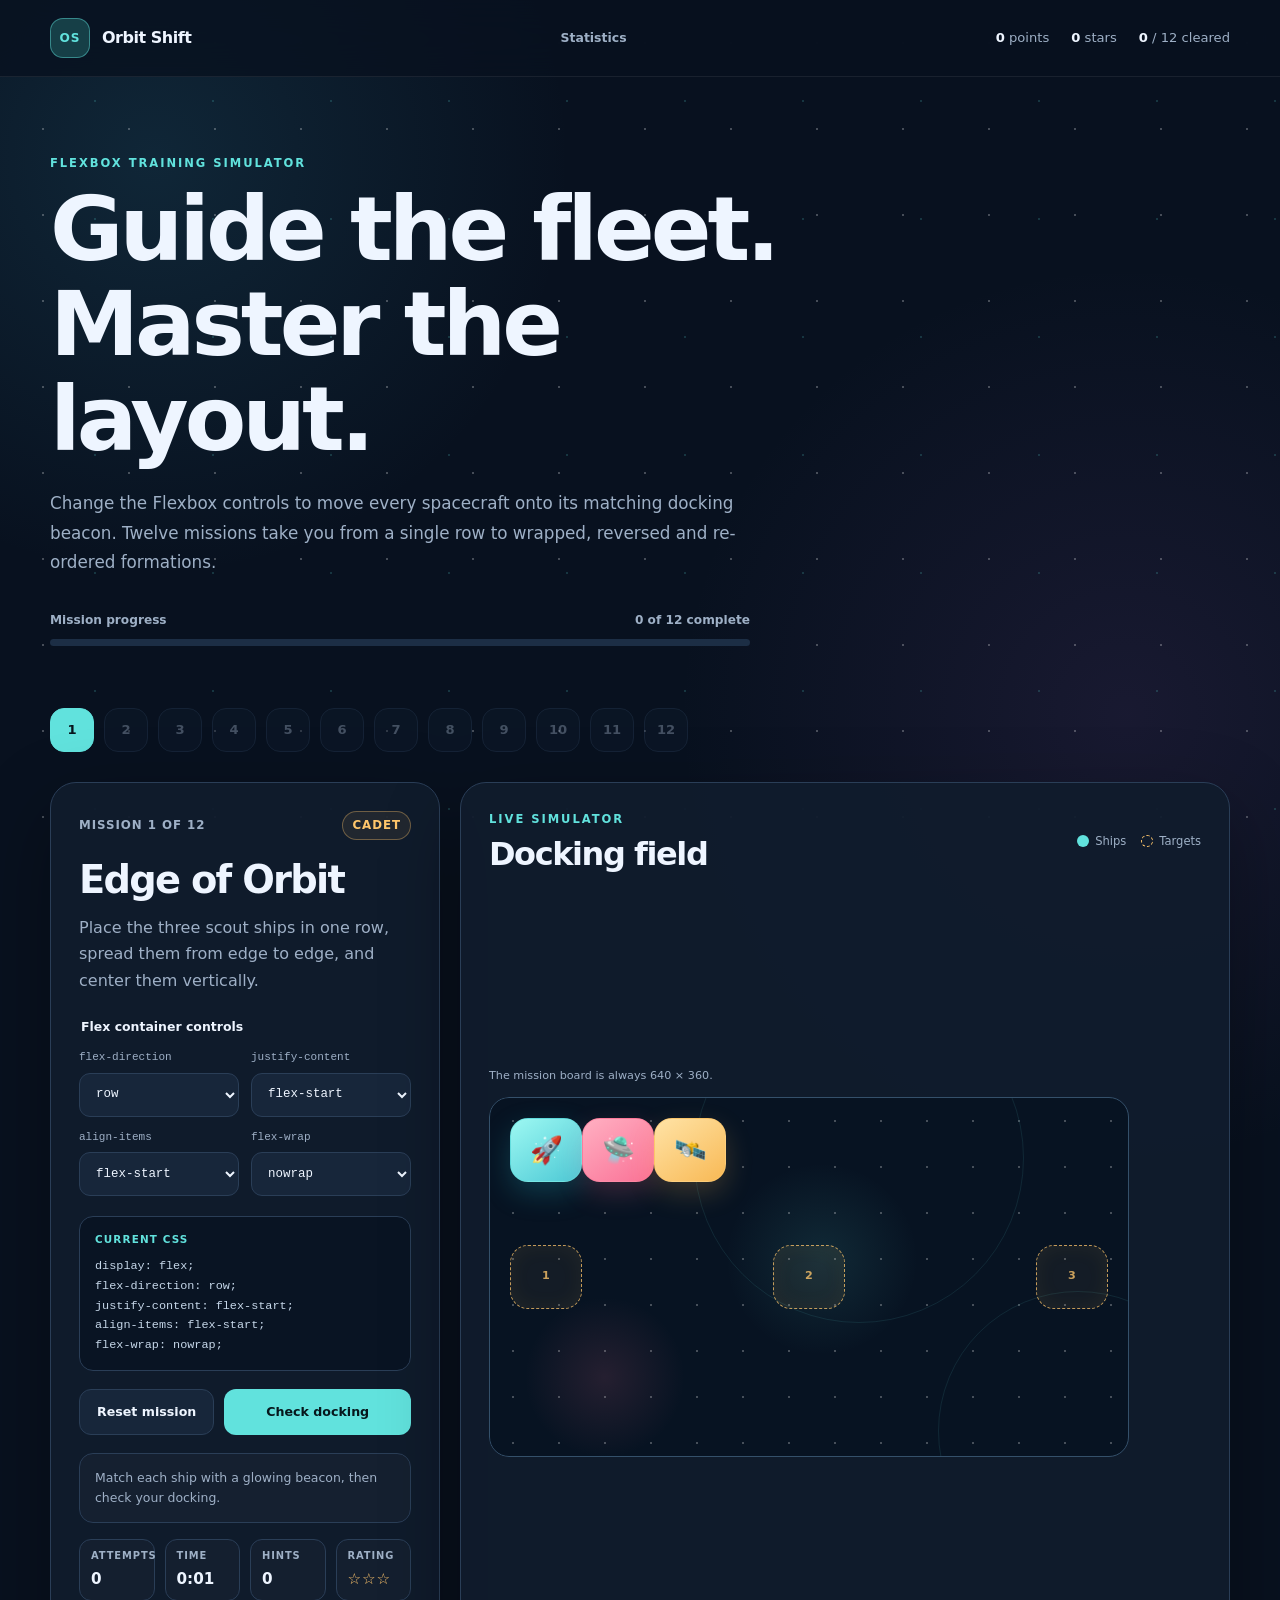
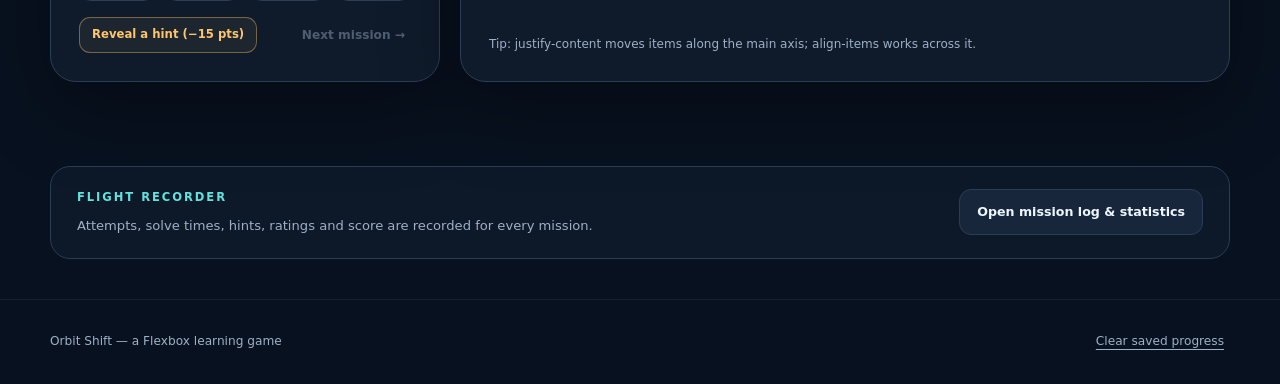
==== commit ed269007: "Move the metrics and mission log onto their own page The log and the totals are reference material r" ====
--- a/index.html
+++ b/index.html
@@ -17,6 +17,8 @@
           <span class="brand-mark" aria-hidden="true">OS</span>
           <span>Orbit Shift</span>
         </a>
+
+        <a class="header-link" href="stats.html">Statistics</a>
 
         <div class="header-stats" role="group" aria-label="Game summary">
           <span><strong id="headerScore">0</strong> points</span>
@@ -144,37 +146,13 @@
         </section>
       </section>
 
-      <details class="mission-log container" id="missionLog">
-        <summary>Mission log &amp; statistics</summary>
-        <div class="table-scroll">
-          <table>
-            <caption class="visually-hidden">Attempts, time, hints, rating and score for every mission</caption>
-            <thead>
-              <tr>
-                <th scope="col">#</th>
-                <th scope="col">Mission</th>
-                <th scope="col">Status</th>
-                <th scope="col">Attempts</th>
-                <th scope="col">Time</th>
-                <th scope="col">Hints</th>
-                <th scope="col">Rating</th>
-                <th scope="col">Score</th>
-              </tr>
-            </thead>
-            <tbody id="missionLogBody"></tbody>
-            <tfoot>
-              <tr>
-                <th scope="row" colspan="3">Total</th>
-                <td id="totalAttempts">0</td>
-                <td id="totalTime">0:00</td>
-                <td id="totalHints">0</td>
-                <td id="totalStars">0</td>
-                <td id="totalScore">0</td>
-              </tr>
-            </tfoot>
-          </table>
+      <section class="stats-link container" aria-label="Statistics">
+        <div>
+          <p class="eyebrow">Flight recorder</p>
+          <p>Attempts, solve times, hints, ratings and score are recorded for every mission.</p>
         </div>
-      </details>
+        <a class="button button-secondary" href="stats.html">Open mission log &amp; statistics</a>
+      </section>
 
       <section class="completion-panel container" id="completionPanel" hidden aria-labelledby="completionTitle">
         <div class="completion-icon" aria-hidden="true">★</div>
@@ -194,6 +172,7 @@
       </div>
     </footer>
 
+    <script src="game-data.js"></script>
     <script src="script.js"></script>
   </body>
 </html>
--- a/styles.css
+++ b/styles.css
@@ -841,46 +841,148 @@
   opacity: 0.55;
 }
 
-.mission-log {
+.header-link {
+  color: var(--muted);
+  font-size: 0.78rem;
+  font-weight: 800;
+  text-decoration: none;
+}
+
+.header-link:hover,
+.header-link:focus-visible {
+  color: var(--cyan);
+}
+
+.section-title {
+  margin-bottom: 18px;
+  font-size: 1.35rem;
+}
+
+.stats-link {
+  display: flex;
+  align-items: center;
+  justify-content: space-between;
+  gap: 24px;
   margin-bottom: 40px;
-  padding: 18px 22px;
+  padding: 22px 26px;
   border: 1px solid var(--line);
   border-radius: 20px;
   background: rgba(16, 28, 45, 0.72);
 }
 
-.mission-log summary {
+.stats-link p:last-of-type {
+  margin: 0;
+  color: var(--muted);
+  font-size: 0.82rem;
+}
+
+.stats-link a {
+  flex: 0 0 auto;
   color: var(--text);
-  cursor: pointer;
+  text-decoration: none;
+}
+
+.stat-cards {
+  display: flex;
+  flex-wrap: wrap;
+  gap: 14px;
+  margin: 0 0 44px;
+  padding: 0;
+  list-style: none;
+}
+
+.stat-card {
+  display: flex;
+  min-width: 172px;
+  flex: 1 1 172px;
+  flex-direction: column;
+  padding: 18px 20px;
+  border: 1px solid var(--line);
+  border-radius: 18px;
+  background: rgba(16, 28, 45, 0.9);
+}
+
+.stat-card-label {
+  color: var(--muted);
+  font-size: 0.64rem;
+  font-weight: 800;
+  letter-spacing: 0.1em;
+  text-transform: uppercase;
+}
+
+.stat-card-value {
+  margin: 10px 0 6px;
+  font-size: 1.9rem;
+  font-variant-numeric: tabular-nums;
+  letter-spacing: -0.04em;
+}
+
+.stat-card-note {
+  color: var(--muted);
+  font-size: 0.72rem;
+}
+
+.empty-state {
+  padding: 26px;
+  border: 1px dashed var(--line);
+  border-radius: 18px;
+  color: var(--muted);
+  font-size: 0.85rem;
+}
+
+.empty-state[hidden] {
+  display: none;
+}
+
+.empty-state a {
+  color: var(--cyan);
+}
+
+.rule-list {
+  margin: 0 0 60px;
+  padding: 0;
+  color: var(--muted);
   font-size: 0.82rem;
-  font-weight: 800;
-}
-
-.mission-log summary::marker {
-  color: var(--cyan);
+  line-height: 2;
+  list-style: none;
+}
+
+.rule-list strong {
+  color: var(--text);
+}
+
+.log-panel {
+  margin-bottom: 56px;
+  padding: 8px 20px;
+  border: 1px solid var(--line);
+  border-radius: 20px;
+  background: rgba(16, 28, 45, 0.72);
+}
+
+.log-panel[hidden] {
+  display: none;
 }
 
 .table-scroll {
-  margin-top: 16px;
   overflow-x: auto;
 }
 
-.mission-log table {
+.log-panel table {
   width: 100%;
   border-collapse: collapse;
   font-size: 0.76rem;
   white-space: nowrap;
 }
 
-.mission-log th,
-.mission-log td {
-  padding: 9px 12px;
+.log-panel th,
+.log-panel td {
+  padding: 11px 12px;
   border-bottom: 1px solid var(--line);
   text-align: left;
   font-variant-numeric: tabular-nums;
 }
 
-.mission-log thead th {
+.log-panel thead th {
   color: var(--muted);
   font-size: 0.64rem;
   font-weight: 800;
@@ -888,21 +990,23 @@
   text-transform: uppercase;
 }
 
-.mission-log tbody th {
+.log-panel tbody th {
   color: var(--muted);
   font-weight: 700;
 }
 
-.mission-log tbody tr.is-current {
-  background: rgba(97, 226, 221, 0.07);
-}
-
-.mission-log tbody tr.is-current th {
-  color: var(--cyan);
-}
-
-.mission-log tfoot th,
-.mission-log tfoot td {
+.log-panel tbody tr.is-cleared th {
+  color: var(--success);
+}
+
+.log-panel td.properties {
+  color: var(--muted);
+  font-family: ui-monospace, SFMono-Regular, Menlo, Consolas, monospace;
+  font-size: 0.68rem;
+}
+
+.log-panel tfoot th,
+.log-panel tfoot td {
   border-bottom: 0;
   color: var(--text);
   font-weight: 800;
@@ -991,8 +1095,14 @@
     flex-direction: column;
   }
 
-  .mission-log {
-    padding: 16px;
+  .log-panel {
+    padding: 6px 14px;
+  }
+
+  .stats-link {
+    align-items: stretch;
+    flex-direction: column;
+    gap: 16px;
   }
 
   .button {
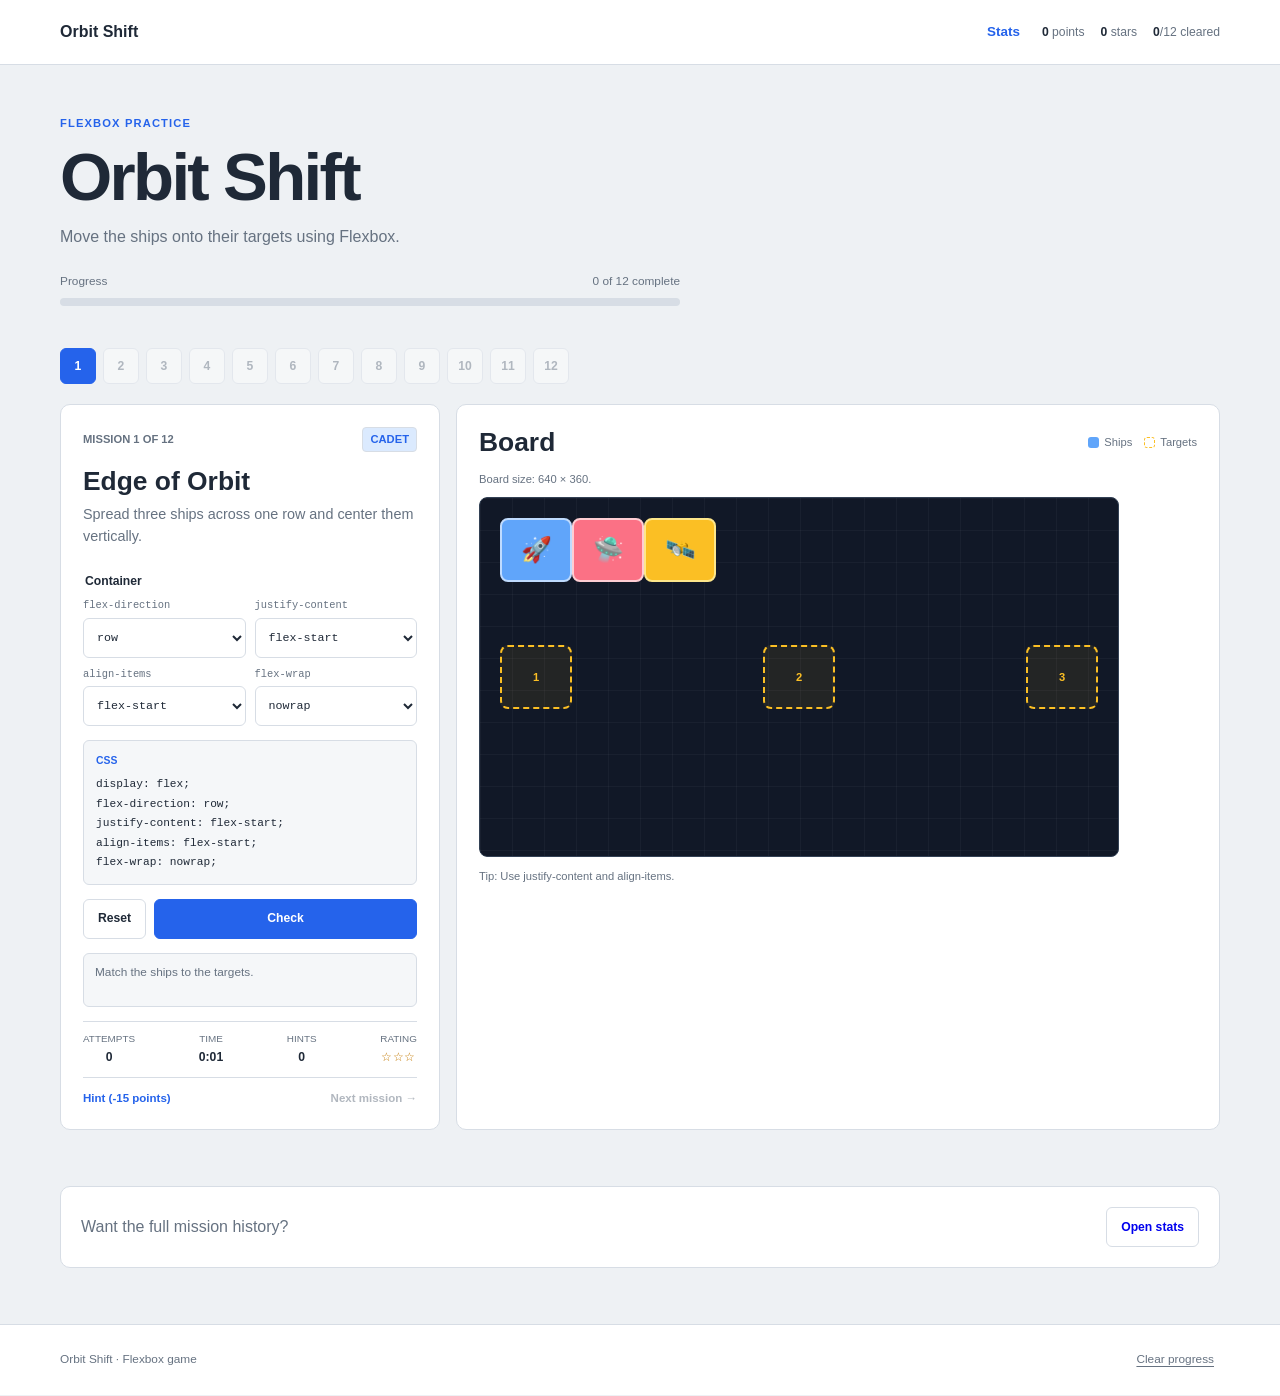
==== commit 282b09b8: "Shorten mission text and labels" ====
--- a/index.html
+++ b/index.html
@@ -3,43 +3,33 @@
   <head>
     <meta charset="utf-8">
     <meta name="viewport" content="width=device-width, initial-scale=1">
-    <meta
-      name="description"
-      content="Orbit Shift is an interactive game for learning Flexbox through twelve space missions."
-    >
-    <title>Orbit Shift | Learn Flexbox</title>
+    <meta name="description" content="Orbit Shift is a twelve-level game for practicing Flexbox.">
+    <title>Orbit Shift | Flexbox Game</title>
     <link rel="stylesheet" href="styles.css">
   </head>
   <body>
     <header class="site-header">
       <div class="container header-inner">
-        <a class="brand" href="#game" aria-label="Orbit Shift home">
-          <span class="brand-mark" aria-hidden="true">OS</span>
-          <span>Orbit Shift</span>
-        </a>
-
-        <a class="header-link" href="stats.html">Statistics</a>
+        <a class="brand" href="#game">Orbit Shift</a>
+        <a class="header-link" href="stats.html">Stats</a>
 
         <div class="header-stats" role="group" aria-label="Game summary">
           <span><strong id="headerScore">0</strong> points</span>
           <span><strong id="headerStars">0</strong> stars</span>
-          <span><strong id="headerCompleted">0</strong> / <span id="headerTotal">12</span> cleared</span>
+          <span><strong id="headerCompleted">0</strong>/<span id="headerTotal">12</span> cleared</span>
         </div>
       </div>
     </header>
 
     <main id="game">
       <section class="hero container" aria-labelledby="page-title">
-        <p class="eyebrow">Flexbox training simulator</p>
-        <h1 id="page-title">Guide the fleet.<br>Master the layout.</h1>
-        <p>
-          Change the Flexbox controls to move every spacecraft onto its matching docking beacon.
-          Twelve missions take you from a single row to wrapped, reversed and re-ordered formations.
-        </p>
+        <p class="eyebrow">Flexbox practice</p>
+        <h1 id="page-title">Orbit Shift</h1>
+        <p>Move the ships onto their targets using Flexbox.</p>
 
         <div class="progress-block">
           <div class="progress-copy">
-            <span>Mission progress</span>
+            <span>Progress</span>
             <span id="progressText">0 of 12 complete</span>
           </div>
           <progress class="progress-track" aria-label="Completed missions" id="progressTrack" max="12" value="0">
@@ -58,76 +48,57 @@
           </div>
 
           <h2 id="missionTitle">Edge of Orbit</h2>
-          <p class="mission-instruction" id="missionInstruction">
-            Place the three scout ships in one row, spread them from edge to edge, and center them vertically.
-          </p>
+          <p class="mission-instruction" id="missionInstruction">Spread three ships across one centered row.</p>
 
           <form id="controlForm">
             <fieldset>
-              <legend>Flex container controls</legend>
+              <legend>Container</legend>
               <div class="control-fields" id="containerControls"></div>
             </fieldset>
 
             <fieldset id="itemFieldset" hidden>
-              <legend>Individual ship controls</legend>
+              <legend>Ships</legend>
               <div class="control-fields control-fields-items" id="itemControls"></div>
             </fieldset>
 
             <section class="code-preview" aria-label="Current CSS declaration">
-              <span class="code-label">Current CSS</span>
+              <span class="code-label">CSS</span>
               <pre><code id="codePreview"></code></pre>
             </section>
 
             <div class="form-actions">
-              <button class="button button-secondary" type="button" id="resetButton">Reset mission</button>
-              <button class="button button-primary" type="submit" id="checkButton">Check docking</button>
+              <button class="button button-secondary" type="button" id="resetButton">Reset</button>
+              <button class="button button-primary" type="submit" id="checkButton">Check</button>
             </div>
           </form>
 
           <div class="feedback feedback-neutral" id="feedback" role="status" aria-live="polite">
-            Match each ship with a glowing beacon, then check your docking.
+            Match the ships to the targets.
           </div>
 
           <dl class="mission-stats" aria-label="Mission statistics">
-            <div>
-              <dt>Attempts</dt>
-              <dd id="attemptCount">0</dd>
-            </div>
-            <div>
-              <dt>Time</dt>
-              <dd id="missionTimer">0:00</dd>
-            </div>
-            <div>
-              <dt>Hints</dt>
-              <dd id="hintCount">0</dd>
-            </div>
-            <div>
-              <dt>Rating</dt>
-              <dd class="stars" id="missionStars">☆☆☆</dd>
-            </div>
+            <div><dt>Attempts</dt><dd id="attemptCount">0</dd></div>
+            <div><dt>Time</dt><dd id="missionTimer">0:00</dd></div>
+            <div><dt>Hints</dt><dd id="hintCount">0</dd></div>
+            <div><dt>Rating</dt><dd class="stars" id="missionStars">☆☆☆</dd></div>
           </dl>
 
           <div class="mission-footer">
-            <button class="ghost-button" type="button" id="hintButton">Reveal a hint (−15 pts)</button>
-            <button class="next-button" type="button" id="nextButton" disabled>
-              Next mission <span aria-hidden="true">→</span>
-            </button>
+            <button class="ghost-button" type="button" id="hintButton">Hint (-15 points)</button>
+            <button class="next-button" type="button" id="nextButton" disabled>Next →</button>
           </div>
         </aside>
 
         <section class="board-panel" aria-labelledby="boardTitle">
           <div class="board-heading">
-            <div>
-              <p class="eyebrow">Live simulator</p>
-              <h2 id="boardTitle">Docking field</h2>
-            </div>
+            <h2 id="boardTitle">Board</h2>
             <div class="board-key" role="group" aria-label="Board legend">
               <span><i class="key-ship" aria-hidden="true"></i> Ships</span>
               <span><i class="key-dock" aria-hidden="true"></i> Targets</span>
             </div>
           </div>
 
-          <p class="scroll-note" id="scaleNote">The mission board is always 640 × 360.</p>
+          <p class="scroll-note" id="scaleNote">Board size: 640 × 360.</p>
 
           <div class="board-scroll" tabindex="0" aria-label="Game board">
             <div class="board-stage" id="boardStage">
@@ -140,35 +111,29 @@
             </div>
           </div>
 
-          <p class="board-tip" id="missionTip">
-            Tip: justify-content controls movement along the main axis.
-          </p>
+          <p class="board-tip" id="missionTip">Tip: use justify-content and align-items.</p>
         </section>
       </section>
 
       <section class="stats-link container" aria-label="Statistics">
-        <div>
-          <p class="eyebrow">Flight recorder</p>
-          <p>Attempts, solve times, hints, ratings and score are recorded for every mission.</p>
-        </div>
-        <a class="button button-secondary" href="stats.html">Open mission log &amp; statistics</a>
+        <p>Want the full mission history?</p>
+        <a class="button button-secondary" href="stats.html">Open stats</a>
       </section>
 
       <section class="completion-panel container" id="completionPanel" hidden aria-labelledby="completionTitle">
         <div class="completion-icon" aria-hidden="true">★</div>
         <div>
-          <p class="eyebrow">Flight path complete</p>
-          <h2 id="completionTitle">You mastered every formation.</h2>
-          <p id="completionSummary">Your fleet is docked and the Flexbox route is complete.</p>
+          <h2 id="completionTitle">All missions cleared.</h2>
+          <p id="completionSummary">You completed the Flexbox route.</p>
         </div>
-        <button class="button button-secondary" type="button" id="restartButton">Start a fresh run</button>
+        <button class="button button-secondary" type="button" id="restartButton">Restart</button>
       </section>
     </main>
 
     <footer class="site-footer">
       <div class="container footer-inner">
-        <p>Orbit Shift — a Flexbox learning game</p>
-        <button type="button" id="clearProgressButton">Clear saved progress</button>
+        <p>Orbit Shift · Flexbox game</p>
+        <button type="button" id="clearProgressButton">Clear progress</button>
       </div>
     </footer>
 
--- a/styles.css
+++ b/styles.css
@@ -1,23 +1,22 @@
 :root {
-  color-scheme: dark;
-  font-family: Inter, ui-sans-serif, system-ui, -apple-system, BlinkMacSystemFont, "Segoe UI", sans-serif;
+  font-family: Arial, Helvetica, sans-serif;
   font-synthesis: none;
   line-height: 1.5;
   text-rendering: optimizeLegibility;
-  --page: #08111f;
-  --surface: #101c2d;
-  --surface-raised: #17263a;
-  --surface-soft: #1c2e45;
-  --text: #eef5ff;
-  --muted: #9eb0c6;
-  --line: #2a3e57;
-  --cyan: #61e2dd;
-  --cyan-dark: #163f47;
-  --amber: #ffc66b;
-  --pink: #ff7597;
-  --success: #6be39c;
-  --danger: #ff8094;
-  --shadow: 0 28px 80px rgba(0, 0, 0, 0.32);
+  --page: #eef1f4;
+  --surface: #ffffff;
+  --surface-soft: #f5f7f9;
+  --text: #1f2937;
+  --muted: #667281;
+  --line: #d7dde5;
+  --accent: #2563eb;
+  --accent-soft: #dbeafe;
+  --success: #15803d;
+  --success-soft: #dcfce7;
+  --danger: #c62828;
+  --danger-soft: #fee2e2;
+  --hint: #a14d00;
+  --hint-soft: #ffedd5;
 }
 
 * {
@@ -32,24 +31,7 @@
   margin: 0;
   min-width: 320px;
   color: var(--text);
-  background:
-    radial-gradient(circle at 12% 8%, rgba(46, 124, 153, 0.2), transparent 26rem),
-    radial-gradient(circle at 88% 36%, rgba(119, 72, 150, 0.15), transparent 28rem),
-    var(--page);
-}
-
-body::before {
-  position: fixed;
-  inset: 0;
-  z-index: -1;
-  opacity: 0.36;
-  background-image:
-    radial-gradient(circle, rgba(255, 255, 255, 0.7) 0 1px, transparent 1.5px),
-    radial-gradient(circle, rgba(97, 226, 221, 0.5) 0 1px, transparent 1.5px);
-  background-position: 0 0, 36px 42px;
-  background-size: 86px 86px, 118px 118px;
-  content: "";
-  pointer-events: none;
+  background: var(--page);
 }
 
 button,
@@ -68,18 +50,25 @@
 }
 
 .container {
-  width: min(1180px, calc(100% - 40px));
+  width: min(1160px, calc(100% - 36px));
   margin-inline: auto;
 }
 
+.visually-hidden {
+  position: absolute;
+  width: 1px;
+  height: 1px;
+  overflow: hidden;
+  clip: rect(0 0 0 0);
+  white-space: nowrap;
+}
+
 .site-header {
-  border-bottom: 1px solid rgba(255, 255, 255, 0.07);
-  background: rgba(8, 17, 31, 0.78);
-  backdrop-filter: blur(18px);
+  border-bottom: 1px solid var(--line);
+  background: var(--surface);
 }
 
 .header-inner,
-.brand,
 .header-stats,
 .progress-copy,
 .mission-nav,
@@ -90,44 +79,43 @@
 .mission-footer,
 .board-heading,
 .board-key,
+.mission-stats,
+.stats-link,
 .completion-panel,
-.footer-inner {
+.footer-inner,
+.stat-cards {
   display: flex;
   align-items: center;
 }
 
 .header-inner {
-  min-height: 76px;
-  justify-content: space-between;
-  gap: 24px;
+  min-height: 64px;
+  gap: 22px;
 }
 
 .brand {
-  gap: 12px;
+  margin-right: auto;
   color: var(--text);
-  font-weight: 800;
-  letter-spacing: -0.03em;
+  font-weight: 700;
   text-decoration: none;
 }
 
-.brand-mark {
-  display: flex;
-  width: 40px;
-  height: 40px;
-  align-items: center;
-  justify-content: center;
-  border: 1px solid rgba(97, 226, 221, 0.45);
-  border-radius: 13px;
-  color: var(--cyan);
-  background: var(--cyan-dark);
+.header-link {
+  color: var(--accent);
+  font-size: 0.84rem;
+  font-weight: 700;
+  text-decoration: none;
+}
+
+.header-link:hover,
+.header-link:focus-visible {
+  text-decoration: underline;
+}
+
+.header-stats {
+  gap: 16px;
+  color: var(--muted);
   font-size: 0.76rem;
-  letter-spacing: 0.08em;
-}
-
-.header-stats {
-  gap: 22px;
-  color: var(--muted);
-  font-size: 0.82rem;
 }
 
 .header-stats strong {
@@ -135,16 +123,20 @@
 }
 
 .hero {
-  padding-top: 78px;
-  padding-bottom: 44px;
+  padding-top: 50px;
+  padding-bottom: 30px;
+}
+
+.hero-small {
+  padding-bottom: 36px;
 }
 
 .eyebrow {
-  margin: 0 0 10px;
-  color: var(--cyan);
-  font-size: 0.72rem;
-  font-weight: 850;
-  letter-spacing: 0.17em;
+  margin: 0 0 6px;
+  color: var(--accent);
+  font-size: 0.7rem;
+  font-weight: 700;
+  letter-spacing: 0.1em;
   text-transform: uppercase;
 }
 
@@ -156,164 +148,152 @@
 
 h1,
 h2 {
-  letter-spacing: -0.045em;
-  line-height: 1.06;
+  line-height: 1.15;
 }
 
 h1 {
-  max-width: 820px;
-  margin-bottom: 22px;
-  font-size: clamp(3.1rem, 7vw, 6rem);
+  margin-bottom: 10px;
+  font-size: clamp(2.5rem, 6vw, 4.2rem);
+  letter-spacing: -0.04em;
 }
 
 h2 {
-  font-size: clamp(1.75rem, 3vw, 2.65rem);
+  font-size: 1.65rem;
 }
 
 .hero > p:not(.eyebrow) {
-  max-width: 700px;
-  margin-bottom: 34px;
-  color: var(--muted);
-  font-size: 1.05rem;
-  line-height: 1.75;
+  max-width: 620px;
+  margin-bottom: 24px;
+  color: var(--muted);
 }
 
 .progress-block {
-  max-width: 700px;
+  max-width: 620px;
 }
 
 .progress-copy {
   justify-content: space-between;
-  margin-bottom: 9px;
-  color: var(--muted);
-  font-size: 0.76rem;
-  font-weight: 700;
+  margin-bottom: 7px;
+  color: var(--muted);
+  font-size: 0.74rem;
 }
 
 .progress-track {
   display: block;
   width: 100%;
-  height: 7px;
+  height: 8px;
   overflow: hidden;
   border: 0;
-  border-radius: 999px;
+  border-radius: 4px;
   appearance: none;
-  background: var(--surface-soft);
+  background: var(--line);
 }
 
 .progress-track::-webkit-progress-bar {
-  border-radius: inherit;
-  background: var(--surface-soft);
-}
-
-.progress-track::-webkit-progress-value {
-  border-radius: inherit;
-  background: linear-gradient(90deg, var(--cyan), #84efaa);
-  transition: width 320ms ease;
-}
-
+  background: var(--line);
+}
+
+.progress-track::-webkit-progress-value,
 .progress-track::-moz-progress-bar {
-  border-radius: inherit;
-  background: linear-gradient(90deg, var(--cyan), #84efaa);
+  background: var(--accent);
 }
 
 .mission-nav {
-  gap: 10px;
-  padding-top: 18px;
-  padding-bottom: 30px;
+  gap: 7px;
+  padding-top: 12px;
+  padding-bottom: 20px;
   overflow-x: auto;
-  scrollbar-width: thin;
 }
 
 .mission-nav button {
   display: flex;
-  width: 44px;
-  height: 44px;
-  flex: 0 0 44px;
+  width: 36px;
+  height: 36px;
+  flex: 0 0 36px;
   align-items: center;
   justify-content: center;
   border: 1px solid var(--line);
-  border-radius: 14px;
+  border-radius: 6px;
   color: var(--muted);
   background: var(--surface);
   cursor: pointer;
-  font-size: 0.82rem;
-  font-weight: 800;
-  transition: border-color 150ms ease, color 150ms ease, background-color 150ms ease, transform 150ms ease;
+  font-size: 0.76rem;
+  font-weight: 700;
 }
 
 .mission-nav button:hover:not(:disabled),
 .mission-nav button:focus-visible:not(:disabled) {
-  border-color: var(--cyan);
-  color: var(--cyan);
-  transform: translateY(-2px);
+  border-color: var(--accent);
+  color: var(--accent);
 }
 
 .mission-nav button.current {
-  border-color: var(--cyan);
-  color: #07151c;
-  background: var(--cyan);
+  border-color: var(--accent);
+  color: #ffffff;
+  background: var(--accent);
 }
 
 .mission-nav button.complete:not(.current) {
-  border-color: rgba(107, 227, 156, 0.45);
+  border-color: var(--success);
   color: var(--success);
-  background: rgba(107, 227, 156, 0.08);
+  background: var(--success-soft);
 }
 
 .mission-nav button:disabled {
-  opacity: 0.4;
+  opacity: 0.45;
   cursor: not-allowed;
 }
 
 .workspace {
   align-items: stretch;
-  gap: 20px;
-  padding-bottom: 84px;
+  gap: 16px;
+  padding-bottom: 56px;
 }
 
 .control-panel,
-.board-panel {
+.board-panel,
+.completion-panel,
+.stats-link,
+.log-panel,
+.stat-card {
   border: 1px solid var(--line);
-  border-radius: 26px;
-  background: rgba(16, 28, 45, 0.94);
-  box-shadow: var(--shadow);
+  border-radius: 10px;
+  background: var(--surface);
 }
 
 .control-panel {
-  width: 390px;
-  flex: 0 0 390px;
-  padding: 28px;
+  width: 380px;
+  flex: 0 0 380px;
+  padding: 22px;
 }
 
 .mission-meta {
   justify-content: space-between;
-  gap: 16px;
-  margin-bottom: 20px;
-  color: var(--muted);
-  font-size: 0.74rem;
-  font-weight: 750;
+  gap: 14px;
+  margin-bottom: 14px;
+  color: var(--muted);
+  font-size: 0.7rem;
+  font-weight: 700;
   text-transform: uppercase;
-  letter-spacing: 0.08em;
 }
 
 .difficulty {
-  padding: 5px 9px;
-  border: 1px solid rgba(255, 198, 107, 0.35);
-  border-radius: 999px;
-  color: var(--amber);
-  background: rgba(255, 198, 107, 0.08);
+  padding: 3px 7px;
+  border: 1px solid var(--line);
+  border-radius: 4px;
+  color: var(--accent);
+  background: var(--accent-soft);
 }
 
 .control-panel h2 {
-  margin-bottom: 14px;
+  margin-bottom: 8px;
 }
 
 .mission-instruction {
-  min-height: 78px;
-  margin-bottom: 24px;
-  color: var(--muted);
-  line-height: 1.65;
+  min-height: 50px;
+  margin-bottom: 18px;
+  color: var(--muted);
+  font-size: 0.9rem;
 }
 
 fieldset {
@@ -322,65 +302,77 @@
   border: 0;
 }
 
+#itemFieldset {
+  margin-top: 16px;
+}
+
 legend {
-  margin-bottom: 12px;
-  font-size: 0.78rem;
-  font-weight: 800;
+  margin-bottom: 8px;
+  font-size: 0.76rem;
+  font-weight: 700;
 }
 
 .control-fields {
   flex-wrap: wrap;
-  gap: 12px;
+  align-items: flex-end;
+  gap: 9px;
 }
 
 .control-fields label {
-  min-width: 145px;
-  flex: 1 1 calc(50% - 6px);
+  min-width: 150px;
+  flex: 1 1 calc(50% - 5px);
+}
+
+.control-fields-items label {
+  min-width: 100%;
 }
 
 .control-fields label > span {
   display: block;
-  margin-bottom: 7px;
-  color: var(--muted);
-  font-family: ui-monospace, SFMono-Regular, Menlo, Consolas, monospace;
-  font-size: 0.69rem;
+  margin-bottom: 4px;
+  color: var(--muted);
+  font-family: Consolas, monospace;
+  font-size: 0.65rem;
+}
+
+.control-fields-items label > span {
+  overflow: hidden;
+  text-overflow: ellipsis;
+  white-space: nowrap;
 }
 
 select {
   width: 100%;
-  min-height: 44px;
-  padding: 0 34px 0 12px;
+  min-height: 40px;
+  padding: 0 30px 0 9px;
   border: 1px solid var(--line);
-  border-radius: 11px;
+  border-radius: 6px;
   color: var(--text);
-  background: var(--surface-raised);
-  cursor: pointer;
-  font-family: ui-monospace, SFMono-Regular, Menlo, Consolas, monospace;
-  font-size: 0.78rem;
+  background: var(--surface);
+  font-family: Consolas, monospace;
+  font-size: 0.73rem;
 }
 
 select:hover,
 select:focus-visible {
-  border-color: var(--cyan);
+  border-color: var(--accent);
   outline: none;
 }
 
 .code-preview {
-  margin-top: 20px;
-  padding: 15px;
+  margin-top: 14px;
+  padding: 12px;
   border: 1px solid var(--line);
-  border-radius: 14px;
-  background: #091423;
+  border-radius: 6px;
+  background: var(--surface-soft);
 }
 
 .code-label {
   display: block;
-  margin-bottom: 8px;
-  color: var(--cyan);
+  margin-bottom: 5px;
+  color: var(--accent);
   font-size: 0.65rem;
-  font-weight: 800;
-  text-transform: uppercase;
-  letter-spacing: 0.11em;
+  font-weight: 700;
 }
 
 pre {
@@ -389,180 +381,208 @@
 }
 
 code {
-  color: #c6d7e9;
-  font-family: ui-monospace, SFMono-Regular, Menlo, Consolas, monospace;
-  font-size: 0.74rem;
-  line-height: 1.6;
+  font-family: Consolas, monospace;
+  font-size: 0.7rem;
+  line-height: 1.5;
 }
 
 .form-actions {
-  gap: 10px;
-  margin-top: 18px;
+  gap: 8px;
+  margin-top: 14px;
 }
 
 .button {
   display: inline-flex;
-  min-height: 46px;
+  min-height: 40px;
   align-items: center;
   justify-content: center;
-  padding: 0 17px;
-  border: 1px solid transparent;
-  border-radius: 12px;
+  padding: 0 14px;
+  border: 1px solid var(--line);
+  border-radius: 6px;
+  background: var(--surface);
   cursor: pointer;
-  font-size: 0.79rem;
-  font-weight: 800;
-  transition: transform 150ms ease, border-color 150ms ease, background-color 150ms ease;
+  font-size: 0.76rem;
+  font-weight: 700;
+  text-decoration: none;
 }
 
 .button:hover,
 .button:focus-visible {
-  transform: translateY(-2px);
+  border-color: var(--accent);
 }
 
 .button-primary {
   flex: 1;
-  color: #06171c;
-  background: var(--cyan);
-}
-
-.button-primary:hover,
-.button-primary:focus-visible {
-  background: #8ff5f0;
-}
-
-.button-secondary {
-  border-color: var(--line);
-  background: var(--surface-raised);
+  border-color: var(--accent);
+  color: #ffffff;
+  background: var(--accent);
 }
 
 .feedback {
-  min-height: 70px;
-  margin-top: 18px;
-  padding: 14px 15px;
+  min-height: 54px;
+  margin-top: 14px;
+  padding: 10px 11px;
   border: 1px solid var(--line);
-  border-radius: 14px;
-  font-size: 0.78rem;
-  line-height: 1.55;
+  border-radius: 6px;
+  font-size: 0.74rem;
 }
 
 .feedback-neutral {
   color: var(--muted);
-  background: rgba(255, 255, 255, 0.025);
+  background: var(--surface-soft);
 }
 
 .feedback-success {
-  border-color: rgba(107, 227, 156, 0.5);
+  border-color: #86c69b;
   color: var(--success);
-  background: rgba(107, 227, 156, 0.08);
+  background: var(--success-soft);
 }
 
 .feedback-error {
-  border-color: rgba(255, 128, 148, 0.48);
-  color: #ffacb9;
-  background: rgba(255, 128, 148, 0.08);
+  border-color: #efa2a2;
+  color: var(--danger);
+  background: var(--danger-soft);
+}
+
+.feedback-hint {
+  border-color: #f2bd7a;
+  color: var(--hint);
+  background: var(--hint-soft);
+}
+
+.mission-stats {
+  justify-content: space-between;
+  gap: 8px;
+  margin: 14px 0 0;
+  padding: 10px 0;
+  border-top: 1px solid var(--line);
+  border-bottom: 1px solid var(--line);
+}
+
+.mission-stats > div {
+  min-width: 0;
+  text-align: center;
+}
+
+.mission-stats dt {
+  color: var(--muted);
+  font-size: 0.62rem;
+  text-transform: uppercase;
+}
+
+.mission-stats dd {
+  margin: 2px 0 0;
+  font-size: 0.76rem;
+  font-weight: 700;
+}
+
+.stars {
+  color: #c27900;
+  letter-spacing: 0.05em;
 }
 
 .mission-footer {
   justify-content: space-between;
-  gap: 16px;
-  margin-top: 16px;
-  color: var(--muted);
-  font-size: 0.76rem;
-}
-
+  gap: 12px;
+  margin-top: 12px;
+}
+
+.ghost-button,
 .next-button {
+  padding: 0;
   border: 0;
-  color: var(--cyan);
+  color: var(--accent);
   background: transparent;
   cursor: pointer;
-  font-size: 0.76rem;
-  font-weight: 800;
-}
-
+  font-size: 0.72rem;
+  font-weight: 700;
+}
+
+.ghost-button:hover:not(:disabled),
+.ghost-button:focus-visible:not(:disabled),
+.next-button:hover:not(:disabled),
+.next-button:focus-visible:not(:disabled) {
+  text-decoration: underline;
+}
+
+.ghost-button:disabled,
 .next-button:disabled {
   color: var(--muted);
   cursor: not-allowed;
-  opacity: 0.45;
+  opacity: 0.5;
 }
 
 .board-panel {
-  display: flex;
   min-width: 0;
   flex: 1 1 auto;
-  flex-direction: column;
-  justify-content: center;
-  padding: 28px;
-}
-
-.board-panel > .board-heading {
-  margin-bottom: auto;
-}
-
-.board-panel > .board-tip {
-  margin-top: auto;
+  padding: 22px;
 }
 
 .board-heading {
   justify-content: space-between;
-  gap: 24px;
+  gap: 20px;
 }
 
 .board-heading h2 {
   margin-bottom: 0;
-  font-size: 2rem;
 }
 
 .board-key {
-  gap: 15px;
-  color: var(--muted);
-  font-size: 0.72rem;
+  gap: 12px;
+  color: var(--muted);
+  font-size: 0.7rem;
 }
 
 .board-key span {
   display: flex;
   align-items: center;
-  gap: 6px;
+  gap: 5px;
 }
 
 .key-ship,
 .key-dock {
   display: inline-block;
-  width: 12px;
-  height: 12px;
-  border-radius: 50%;
+  width: 11px;
+  height: 11px;
+  border-radius: 3px;
 }
 
 .key-ship {
-  background: var(--cyan);
+  background: #60a5fa;
 }
 
 .key-dock {
-  border: 1px dashed var(--amber);
+  border: 1px dashed #fbbf24;
+}
+
+.scroll-note,
+.board-tip {
+  color: var(--muted);
+  font-size: 0.7rem;
 }
 
 .scroll-note {
-  margin: 18px 0 12px;
-  color: var(--muted);
-  font-size: 0.7rem;
+  margin: 14px 0 9px;
+}
+
+.board-tip {
+  margin: 11px 0 0;
 }
 
 .board-scroll {
   max-width: 100%;
-  overflow-x: auto;
-  border-radius: 20px;
-  scrollbar-color: var(--cyan-dark) transparent;
-}
-
-/* The stage keeps the scaled board's footprint in the document flow, so the
-   panel below it never overlaps the playfield. */
+  overflow: hidden;
+  border-radius: 8px;
+}
+
+.board-scroll:focus-visible {
+  outline: 2px solid var(--accent);
+  outline-offset: 3px;
+}
+
 .board-stage {
   width: 100%;
   height: 360px;
-}
-
-.board-scroll:focus-visible {
-  outline: 3px solid rgba(97, 226, 221, 0.35);
-  outline-offset: 4px;
 }
 
 .playfield {
@@ -572,42 +592,23 @@
   overflow: hidden;
   transform: scale(var(--board-scale, 1));
   transform-origin: top left;
-  border: 1px solid #34506a;
-  border-radius: 20px;
-  background:
-    radial-gradient(circle at 52% 45%, rgba(97, 226, 221, 0.11), transparent 6rem),
-    radial-gradient(circle at 18% 78%, rgba(255, 117, 151, 0.12), transparent 5rem),
-    #071322;
+  border: 1px solid #334155;
+  border-radius: 8px;
+  background: #111827;
 }
 
 .playfield::before {
   position: absolute;
   inset: 0;
-  opacity: 0.34;
-  background-image: radial-gradient(circle, rgba(255, 255, 255, 0.75) 0 1px, transparent 1.5px);
-  background-size: 46px 46px;
+  background-image:
+    linear-gradient(rgba(255, 255, 255, 0.035) 1px, transparent 1px),
+    linear-gradient(90deg, rgba(255, 255, 255, 0.035) 1px, transparent 1px);
+  background-size: 32px 32px;
   content: "";
 }
 
 .orbit {
-  position: absolute;
-  border: 1px solid rgba(97, 226, 221, 0.1);
-  border-radius: 50%;
-  pointer-events: none;
-}
-
-.orbit-one {
-  top: -105px;
-  right: 104px;
-  width: 330px;
-  height: 330px;
-}
-
-.orbit-two {
-  right: -90px;
-  bottom: -115px;
-  width: 280px;
-  height: 280px;
+  display: none;
 }
 
 .target-layer,
@@ -627,7 +628,6 @@
   margin: 0;
   padding: 0;
   list-style: none;
-  transition: opacity 150ms ease;
 }
 
 .dock,
@@ -638,63 +638,53 @@
   flex: 0 0 var(--unit-width, 72px);
   align-items: center;
   justify-content: center;
-  border-radius: 18px;
+  border-radius: 8px;
 }
 
 .dock {
-  border: 1px dashed rgba(255, 198, 107, 0.75);
-  color: rgba(255, 198, 107, 0.78);
-  background: rgba(255, 198, 107, 0.055);
-  box-shadow: inset 0 0 22px rgba(255, 198, 107, 0.06);
+  border: 2px dashed #fbbf24;
+  color: #fbbf24;
+  background: rgba(251, 191, 36, 0.08);
   font-size: 0.7rem;
-  font-weight: 850;
+  font-weight: 700;
 }
 
 .ship {
-  border: 1px solid rgba(97, 226, 221, 0.5);
-  color: #07151c;
-  background: linear-gradient(145deg, #9df8f2, #4cc9d5);
-  box-shadow: 0 11px 28px rgba(30, 177, 190, 0.25);
-  font-size: 1.65rem;
-  transform: translateZ(0);
-  transition: box-shadow 200ms ease, filter 200ms ease;
+  border: 2px solid #bfdbfe;
+  background: #60a5fa;
+  font-size: 1.55rem;
 }
 
 .ship:nth-child(2n) {
-  border-color: rgba(255, 117, 151, 0.55);
-  background: linear-gradient(145deg, #ffb0c2, #fa7196);
-  box-shadow: 0 11px 28px rgba(250, 113, 150, 0.2);
+  border-color: #fecdd3;
+  background: #fb7185;
 }
 
 .ship:nth-child(3n) {
-  border-color: rgba(255, 198, 107, 0.55);
-  background: linear-gradient(145deg, #ffe3a6, #f8b955);
-  box-shadow: 0 11px 28px rgba(248, 185, 85, 0.2);
+  border-color: #fde68a;
+  background: #fbbf24;
 }
 
 .playfield.is-success .ship {
-  animation: docked 650ms ease both;
-  filter: saturate(1.15) brightness(1.06);
+  animation: docked 420ms ease;
 }
 
 .playfield.is-error .fleet-layer {
-  animation: shake 360ms ease;
-}
-
-.board-tip {
-  margin: 15px 0 0;
-  color: var(--muted);
-  font-size: 0.75rem;
-}
-
+  animation: shake 300ms ease;
+}
+
+.stats-link,
 .completion-panel {
   justify-content: space-between;
-  gap: 28px;
-  margin-bottom: 84px;
-  padding: 34px;
-  border: 1px solid rgba(107, 227, 156, 0.45);
-  border-radius: 24px;
-  background: rgba(107, 227, 156, 0.08);
+  gap: 20px;
+  margin-bottom: 56px;
+  padding: 20px;
+}
+
+.stats-link p,
+.completion-panel p {
+  margin: 0;
+  color: var(--muted);
 }
 
 .completion-panel[hidden] {
@@ -703,15 +693,14 @@
 
 .completion-icon {
   display: flex;
-  width: 70px;
-  height: 70px;
-  flex: 0 0 70px;
+  width: 48px;
+  height: 48px;
+  flex: 0 0 48px;
   align-items: center;
   justify-content: center;
-  border-radius: 22px;
-  color: #082016;
+  border-radius: 6px;
+  color: #ffffff;
   background: var(--success);
-  font-size: 2rem;
 }
 
 .completion-panel > div:nth-child(2) {
@@ -719,24 +708,20 @@
 }
 
 .completion-panel h2 {
-  margin-bottom: 10px;
-}
-
-.completion-panel p:last-child {
-  margin-bottom: 0;
-  color: var(--muted);
+  margin-bottom: 5px;
 }
 
 .site-footer {
-  border-top: 1px solid rgba(255, 255, 255, 0.07);
+  border-top: 1px solid var(--line);
+  background: var(--surface);
 }
 
 .footer-inner {
-  min-height: 84px;
+  min-height: 70px;
   justify-content: space-between;
-  gap: 24px;
-  color: var(--muted);
-  font-size: 0.76rem;
+  gap: 20px;
+  color: var(--muted);
+  font-size: 0.74rem;
 }
 
 .footer-inner p {
@@ -750,217 +735,69 @@
   cursor: pointer;
   font-size: inherit;
   text-decoration: underline;
-  text-underline-offset: 4px;
-}
-
-.visually-hidden {
-  position: absolute;
-  width: 1px;
-  height: 1px;
-  overflow: hidden;
-  clip-path: inset(50%);
-  white-space: nowrap;
-}
-
-#itemFieldset {
-  margin-top: 18px;
-}
-
-.control-fields-items label {
-  flex-basis: 100%;
-}
-
-.control-fields-items label > span {
-  text-transform: none;
-  letter-spacing: 0;
-}
-
-.feedback-hint {
-  border-color: rgba(255, 198, 107, 0.5);
-  color: var(--amber);
-  background: rgba(255, 198, 107, 0.08);
-}
-
-.mission-stats {
-  display: flex;
+  text-underline-offset: 3px;
+}
+
+.section-title {
+  margin: 0 0 16px;
+}
+
+.stat-cards {
   flex-wrap: wrap;
+  align-items: stretch;
   gap: 10px;
-  margin: 16px 0 0;
-}
-
-.mission-stats > div {
-  min-width: 68px;
-  flex: 1 1 0;
-  padding: 9px 11px;
-  border: 1px solid var(--line);
-  border-radius: 12px;
-  background: rgba(255, 255, 255, 0.02);
-}
-
-.mission-stats dt {
-  color: var(--muted);
-  font-size: 0.62rem;
-  font-weight: 800;
-  letter-spacing: 0.09em;
-  text-transform: uppercase;
-}
-
-.mission-stats dd {
-  margin: 4px 0 0;
-  font-size: 0.95rem;
-  font-weight: 800;
-  font-variant-numeric: tabular-nums;
-}
-
-.stars {
-  color: var(--amber);
-  letter-spacing: 0.06em;
-}
-
-.ghost-button {
-  padding: 8px 12px;
-  border: 1px solid rgba(255, 198, 107, 0.4);
-  border-radius: 11px;
-  color: var(--amber);
-  background: rgba(255, 198, 107, 0.06);
-  cursor: pointer;
-  font-size: 0.73rem;
-  font-weight: 800;
-}
-
-.ghost-button:hover:not(:disabled),
-.ghost-button:focus-visible:not(:disabled) {
-  border-color: var(--amber);
-}
-
-.ghost-button:disabled {
-  border-color: var(--line);
-  color: var(--muted);
-  background: transparent;
-  cursor: not-allowed;
-  opacity: 0.55;
-}
-
-.header-link {
-  color: var(--muted);
-  font-size: 0.78rem;
-  font-weight: 800;
-  text-decoration: none;
-}
-
-.header-link:hover,
-.header-link:focus-visible {
-  color: var(--cyan);
-}
-
-.section-title {
-  margin-bottom: 18px;
-  font-size: 1.35rem;
-}
-
-.stats-link {
-  display: flex;
-  align-items: center;
-  justify-content: space-between;
-  gap: 24px;
-  margin-bottom: 40px;
-  padding: 22px 26px;
-  border: 1px solid var(--line);
-  border-radius: 20px;
-  background: rgba(16, 28, 45, 0.72);
-}
-
-.stats-link p:last-of-type {
-  margin: 0;
-  color: var(--muted);
-  font-size: 0.82rem;
-}
-
-.stats-link a {
-  flex: 0 0 auto;
-  color: var(--text);
-  text-decoration: none;
-}
-
-.stat-cards {
-  display: flex;
-  flex-wrap: wrap;
-  gap: 14px;
-  margin: 0 0 44px;
+  margin: 0 0 40px;
   padding: 0;
   list-style: none;
 }
 
 .stat-card {
   display: flex;
-  min-width: 172px;
-  flex: 1 1 172px;
+  min-width: 175px;
+  flex: 1 1 175px;
   flex-direction: column;
-  padding: 18px 20px;
+  padding: 16px;
+}
+
+.stat-card-label {
+  color: var(--muted);
+  font-size: 0.68rem;
+  text-transform: uppercase;
+}
+
+.stat-card-value {
+  margin: 8px 0 3px;
+  font-size: 1.6rem;
+}
+
+.stat-card-note {
+  color: var(--muted);
+  font-size: 0.7rem;
+}
+
+.log-section {
+  margin-bottom: 42px;
+}
+
+.empty-state {
+  padding: 20px;
   border: 1px solid var(--line);
-  border-radius: 18px;
-  background: rgba(16, 28, 45, 0.9);
-}
-
-.stat-card-label {
-  color: var(--muted);
-  font-size: 0.64rem;
-  font-weight: 800;
-  letter-spacing: 0.1em;
-  text-transform: uppercase;
-}
-
-.stat-card-value {
-  margin: 10px 0 6px;
-  font-size: 1.9rem;
-  font-variant-numeric: tabular-nums;
-  letter-spacing: -0.04em;
-}
-
-.stat-card-note {
-  color: var(--muted);
-  font-size: 0.72rem;
-}
-
-.empty-state {
-  padding: 26px;
-  border: 1px dashed var(--line);
-  border-radius: 18px;
-  color: var(--muted);
-  font-size: 0.85rem;
-}
-
-.empty-state[hidden] {
-  display: none;
-}
-
-.empty-state a {
-  color: var(--cyan);
-}
-
-.rule-list {
-  margin: 0 0 60px;
-  padding: 0;
-  color: var(--muted);
-  font-size: 0.82rem;
-  line-height: 2;
-  list-style: none;
-}
-
-.rule-list strong {
-  color: var(--text);
-}
-
-.log-panel {
-  margin-bottom: 56px;
-  padding: 8px 20px;
-  border: 1px solid var(--line);
-  border-radius: 20px;
-  background: rgba(16, 28, 45, 0.72);
-}
-
+  border-radius: 8px;
+  color: var(--muted);
+  background: var(--surface);
+}
+
+.empty-state[hidden],
 .log-panel[hidden] {
   display: none;
+}
+
+.empty-state a {
+  color: var(--accent);
+}
+
+.log-panel {
+  overflow: hidden;
 }
 
 .table-scroll {
@@ -970,64 +807,71 @@
 .log-panel table {
   width: 100%;
   border-collapse: collapse;
-  font-size: 0.76rem;
-  white-space: nowrap;
+  font-size: 0.75rem;
 }
 
 .log-panel th,
 .log-panel td {
-  padding: 11px 12px;
+  padding: 11px 10px;
   border-bottom: 1px solid var(--line);
   text-align: left;
-  font-variant-numeric: tabular-nums;
+  white-space: nowrap;
 }
 
 .log-panel thead th {
   color: var(--muted);
-  font-size: 0.64rem;
-  font-weight: 800;
-  letter-spacing: 0.09em;
+  background: var(--surface-soft);
+  font-size: 0.65rem;
   text-transform: uppercase;
 }
 
-.log-panel tbody th {
-  color: var(--muted);
-  font-weight: 700;
-}
-
+.log-panel tbody th,
 .log-panel tbody tr.is-cleared th {
-  color: var(--success);
+  color: var(--accent);
 }
 
 .log-panel td.properties {
-  color: var(--muted);
-  font-family: ui-monospace, SFMono-Regular, Menlo, Consolas, monospace;
-  font-size: 0.68rem;
+  max-width: 250px;
+  overflow: hidden;
+  text-overflow: ellipsis;
 }
 
 .log-panel tfoot th,
 .log-panel tfoot td {
   border-bottom: 0;
-  color: var(--text);
-  font-weight: 800;
+  font-weight: 700;
+  background: var(--surface-soft);
+}
+
+.rules-section {
+  margin-bottom: 56px;
+}
+
+.rule-list {
+  margin: 0;
+  padding: 18px 18px 18px 38px;
+  border: 1px solid var(--line);
+  border-radius: 8px;
+  color: var(--muted);
+  background: var(--surface);
+}
+
+.rule-list li + li {
+  margin-top: 5px;
 }
 
 @keyframes docked {
-  0% { transform: scale(1); }
-  45% { transform: scale(1.12) rotate(3deg); }
-  100% { transform: scale(1); }
+  50% { transform: scale(1.08); }
 }
 
 @keyframes shake {
   0%, 100% { transform: translateX(0); }
-  25% { transform: translateX(-7px); }
-  50% { transform: translateX(7px); }
-  75% { transform: translateX(-4px); }
-}
-
-@media (max-width: 1020px) {
+  33% { transform: translateX(-6px); }
+  66% { transform: translateX(6px); }
+}
+
+@media (max-width: 1000px) {
   .workspace {
-    align-items: stretch;
     flex-direction: column;
   }
 
@@ -1041,45 +885,40 @@
   }
 
   .control-fields label {
-    min-width: 190px;
-  }
-}
-
-@media (max-width: 640px) {
+    min-width: 180px;
+  }
+}
+
+@media (max-width: 620px) {
   .container {
-    width: min(100% - 26px, 1180px);
+    width: min(100% - 24px, 1160px);
   }
 
   .header-inner {
-    min-height: 68px;
-  }
-
-  .brand > span:last-child,
-  .header-stats > span:nth-child(2) {
-    display: none;
+    flex-wrap: wrap;
+    gap: 10px 16px;
+    padding-top: 12px;
+    padding-bottom: 12px;
+  }
+
+  .header-stats {
+    width: 100%;
+    justify-content: space-between;
+    order: 3;
   }
 
   .hero {
-    padding-top: 54px;
-  }
-
-  h1 {
-    font-size: clamp(2.8rem, 14vw, 4.3rem);
-  }
-
-  .mission-nav {
-    padding-bottom: 24px;
+    padding-top: 36px;
   }
 
   .control-panel,
   .board-panel {
-    padding: 20px;
-    border-radius: 20px;
+    padding: 16px;
   }
 
   .control-fields {
+    flex-direction: column;
     align-items: stretch;
-    flex-direction: column;
   }
 
   .control-fields label {
@@ -1087,43 +926,26 @@
     flex-basis: auto;
   }
 
-  .form-actions,
   .board-heading,
-  .completion-panel,
-  .mission-footer {
-    align-items: stretch;
+  .stats-link,
+  .completion-panel {
+    align-items: flex-start;
     flex-direction: column;
   }
 
-  .log-panel {
-    padding: 6px 14px;
-  }
-
-  .stats-link {
-    align-items: stretch;
-    flex-direction: column;
-    gap: 16px;
-  }
-
-  .button {
-    width: 100%;
-  }
-
-  .board-key {
-    align-self: flex-start;
-  }
-
-  .completion-icon {
-    width: 54px;
-    height: 54px;
-    flex-basis: 54px;
+  .mission-stats {
+    flex-wrap: wrap;
+  }
+
+  .mission-stats > div {
+    flex: 1 1 40%;
   }
 
   .footer-inner {
     align-items: flex-start;
     flex-direction: column;
     justify-content: center;
-    gap: 8px;
+    gap: 5px;
   }
 }
 
@@ -1135,7 +957,6 @@
   *,
   *::before,
   *::after {
-    scroll-behavior: auto !important;
     animation-duration: 0.01ms !important;
     animation-iteration-count: 1 !important;
     transition-duration: 0.01ms !important;
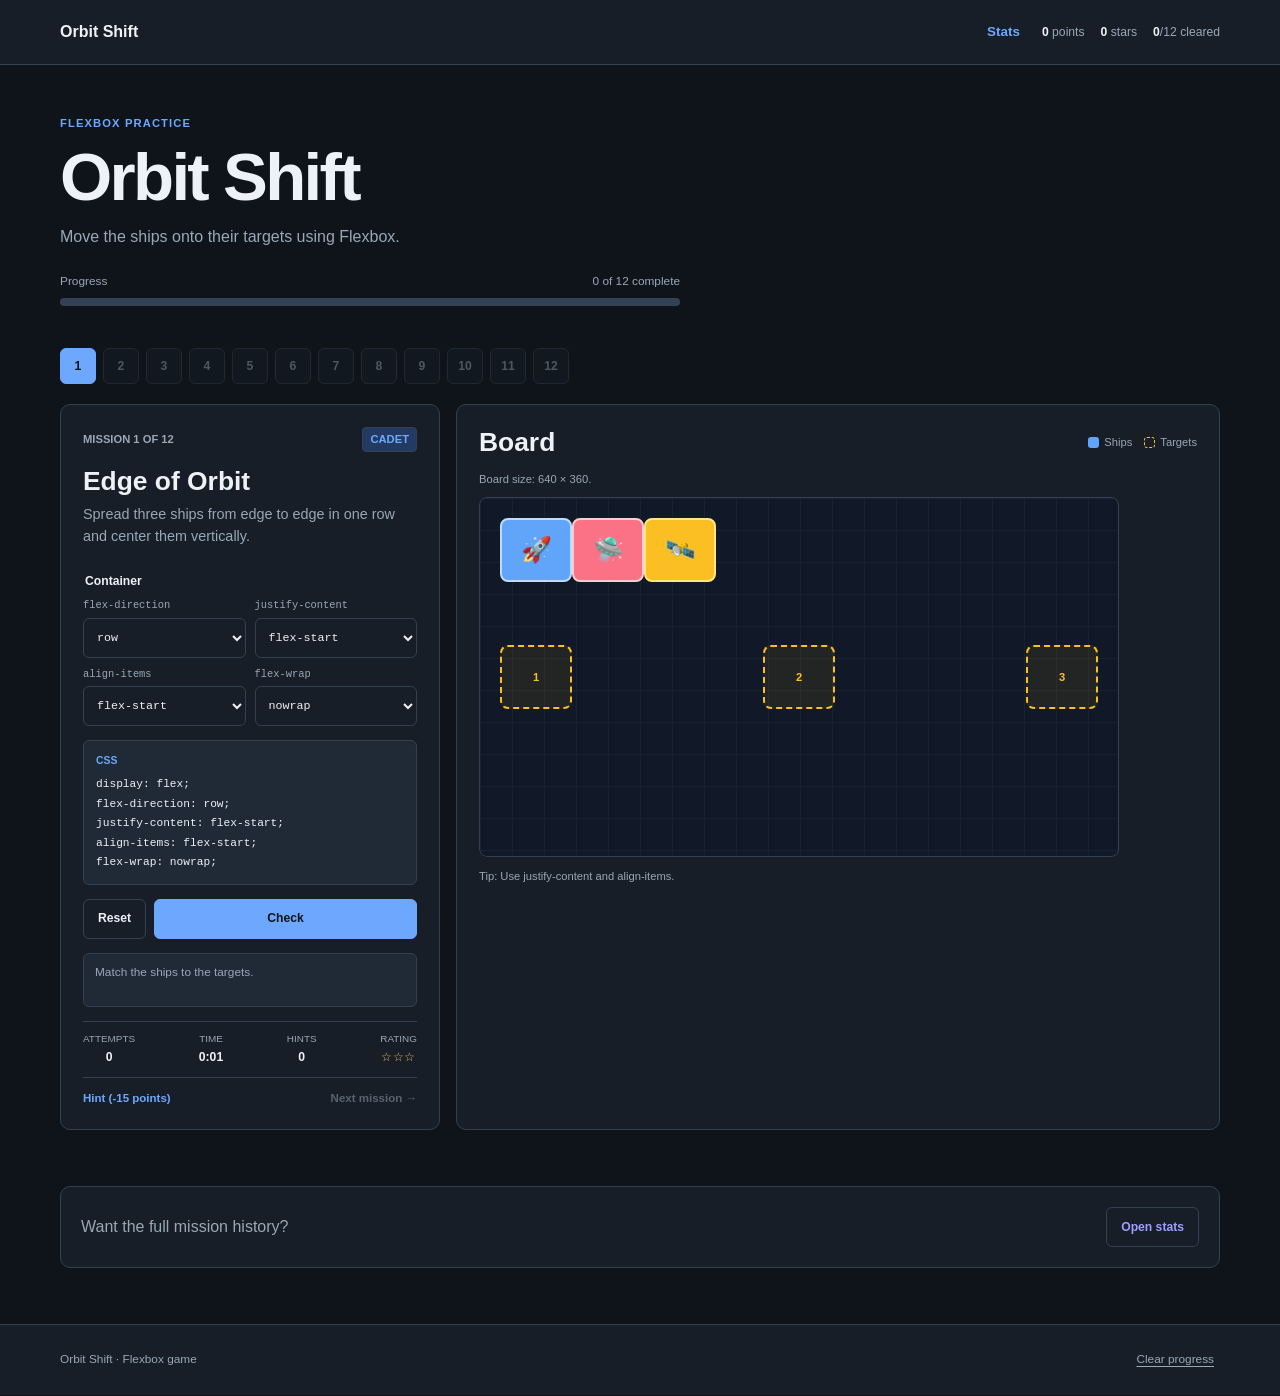
==== commit e3e60ace: "Make each instruction name the answer it actually requires Every mission accepts exactly one justify" ====
--- a/index.html
+++ b/index.html
@@ -48,7 +48,7 @@
           </div>
 
           <h2 id="missionTitle">Edge of Orbit</h2>
-          <p class="mission-instruction" id="missionInstruction">Spread three ships across one centered row.</p>
+          <p class="mission-instruction" id="missionInstruction">Spread three ships from edge to edge in one row and center them vertically.</p>
 
           <form id="controlForm">
             <fieldset>
@@ -76,7 +76,7 @@
             Match the ships to the targets.
           </div>
 
-          <dl class="mission-stats" aria-label="Mission statistics">
+          <dl class="mission-stats">
             <div><dt>Attempts</dt><dd id="attemptCount">0</dd></div>
             <div><dt>Time</dt><dd id="missionTimer">0:00</dd></div>
             <div><dt>Hints</dt><dd id="hintCount">0</dd></div>
--- a/styles.css
+++ b/styles.css
@@ -1,22 +1,23 @@
 :root {
+  color-scheme: dark;
   font-family: Arial, Helvetica, sans-serif;
   font-synthesis: none;
   line-height: 1.5;
   text-rendering: optimizeLegibility;
-  --page: #eef1f4;
-  --surface: #ffffff;
-  --surface-soft: #f5f7f9;
-  --text: #1f2937;
-  --muted: #667281;
-  --line: #d7dde5;
-  --accent: #2563eb;
-  --accent-soft: #dbeafe;
-  --success: #15803d;
-  --success-soft: #dcfce7;
-  --danger: #c62828;
-  --danger-soft: #fee2e2;
-  --hint: #a14d00;
-  --hint-soft: #ffedd5;
+  --page: #0f141b;
+  --surface: #171e27;
+  --surface-soft: #202936;
+  --text: #eef2f7;
+  --muted: #9aa7b6;
+  --line: #344152;
+  --accent: #6ea8fe;
+  --accent-soft: #233b63;
+  --success: #64d28b;
+  --success-soft: #173c29;
+  --danger: #ff7c8a;
+  --danger-soft: #45212a;
+  --hint: #ffbd6a;
+  --hint-soft: #432f18;
 }
 
 * {
@@ -229,7 +230,7 @@
 
 .mission-nav button.current {
   border-color: var(--accent);
-  color: #ffffff;
+  color: #0f141b;
   background: var(--accent);
 }
 
@@ -414,7 +415,7 @@
 .button-primary {
   flex: 1;
   border-color: var(--accent);
-  color: #ffffff;
+  color: #0f141b;
   background: var(--accent);
 }
 
@@ -433,19 +434,19 @@
 }
 
 .feedback-success {
-  border-color: #86c69b;
+  border-color: #347451;
   color: var(--success);
   background: var(--success-soft);
 }
 
 .feedback-error {
-  border-color: #efa2a2;
+  border-color: #7a3b46;
   color: var(--danger);
   background: var(--danger-soft);
 }
 
 .feedback-hint {
-  border-color: #f2bd7a;
+  border-color: #79552b;
   color: var(--hint);
   background: var(--hint-soft);
 }
@@ -477,7 +478,7 @@
 }
 
 .stars {
-  color: #c27900;
+  color: #f8bd58;
   letter-spacing: 0.05em;
 }
 
@@ -699,7 +700,7 @@
   align-items: center;
   justify-content: center;
   border-radius: 6px;
-  color: #ffffff;
+  color: #0f141b;
   background: var(--success);
 }
 
